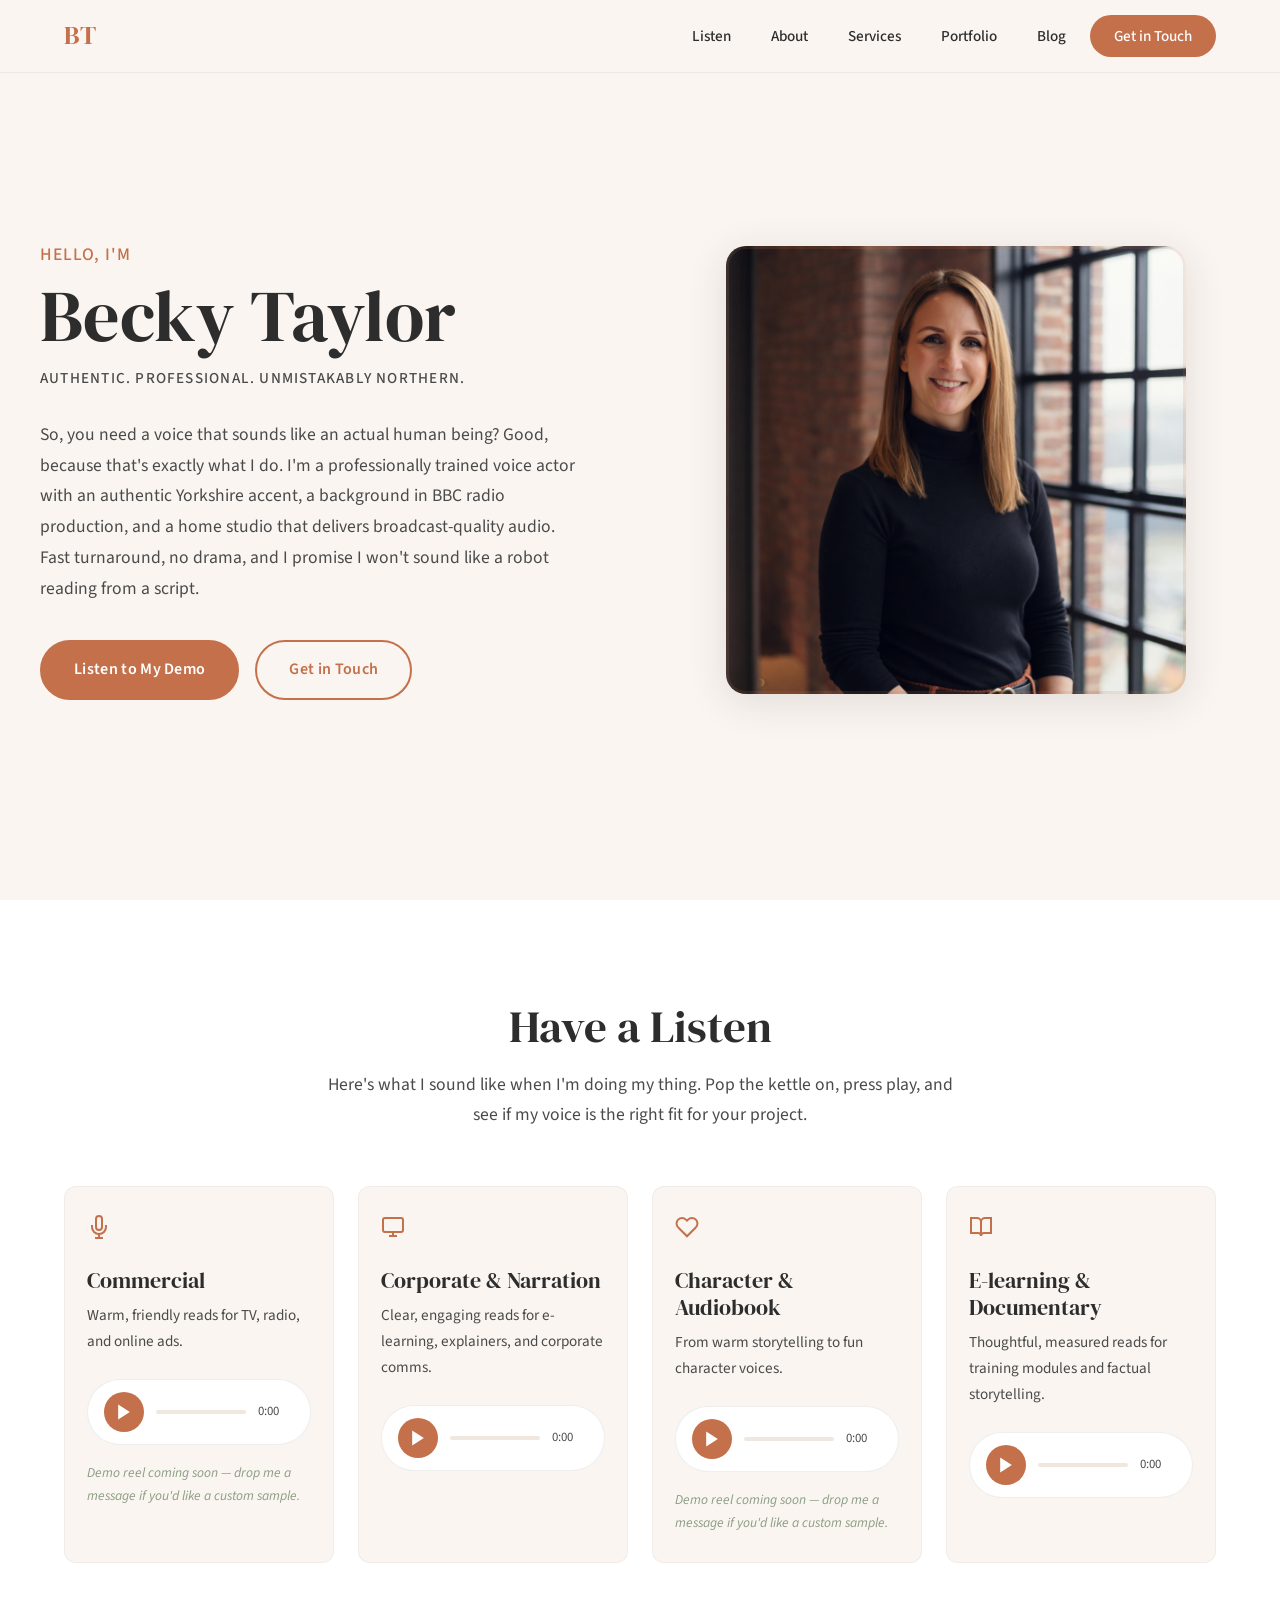
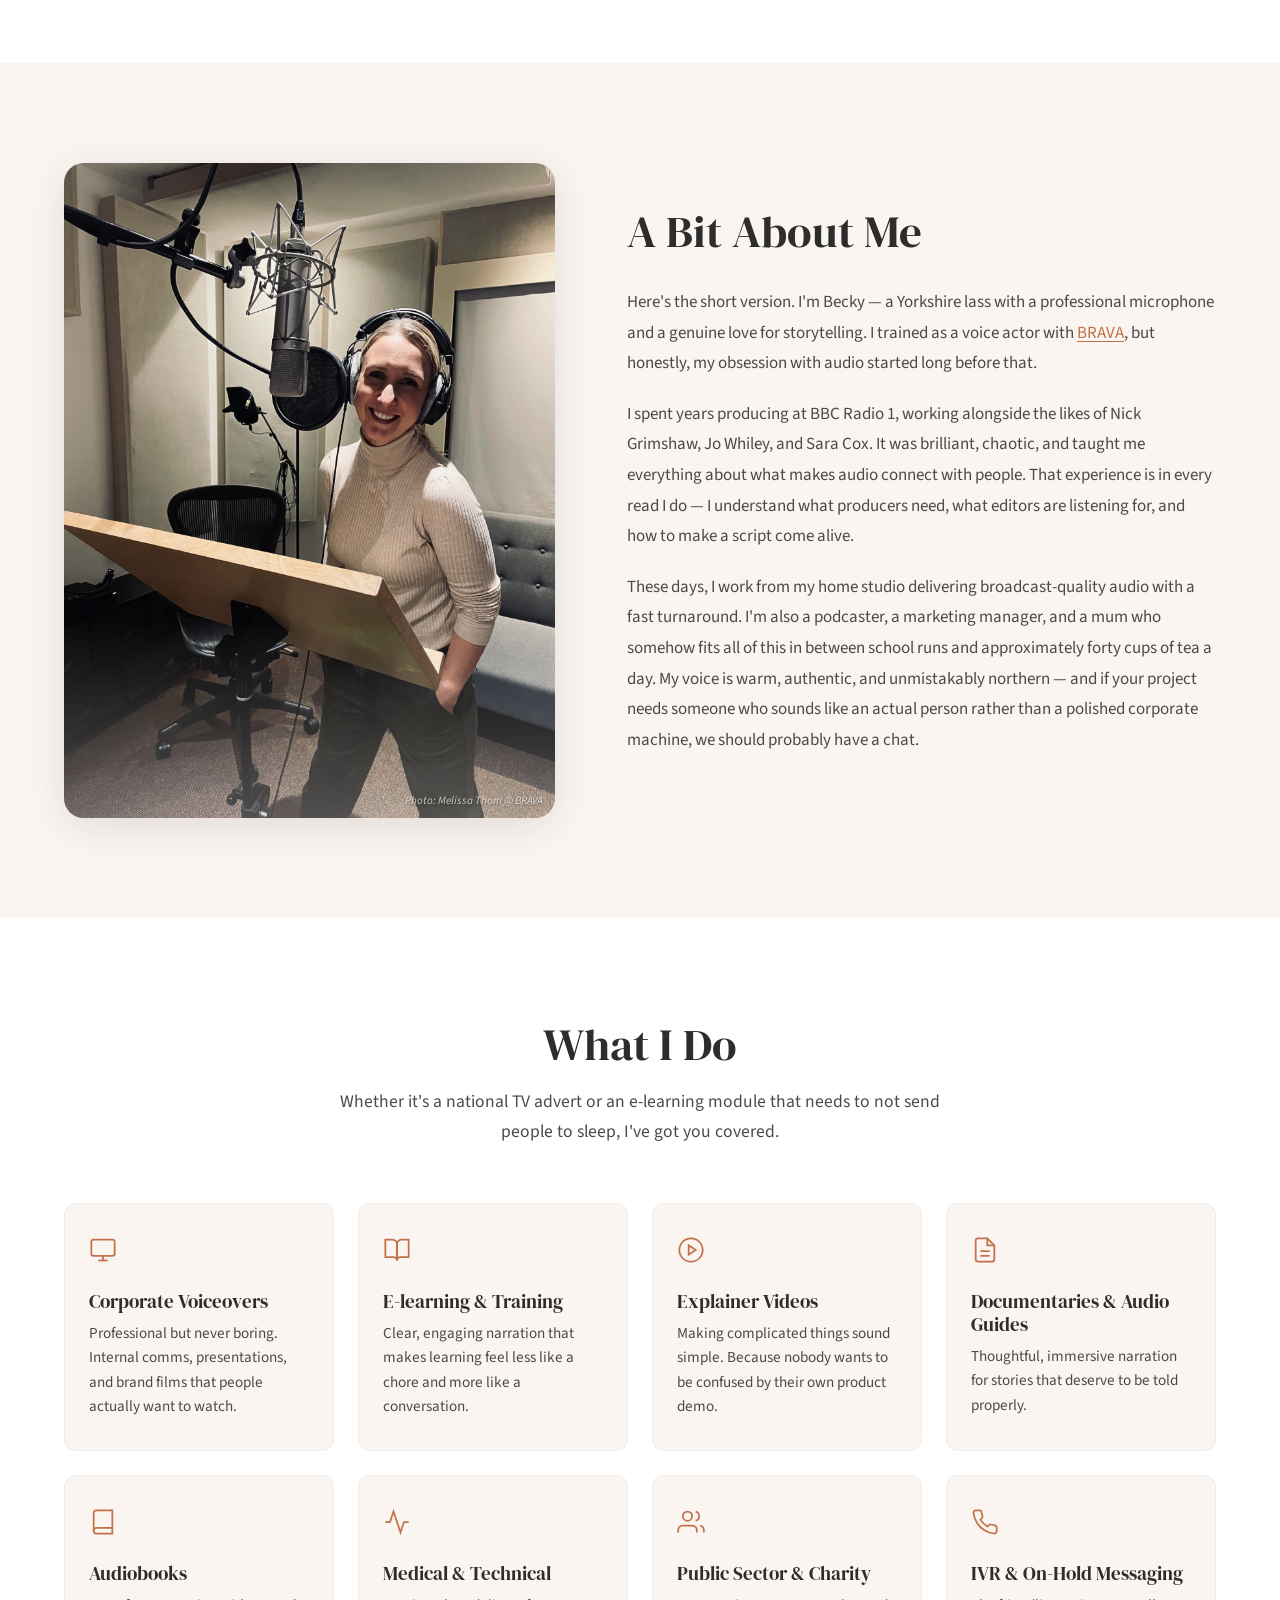
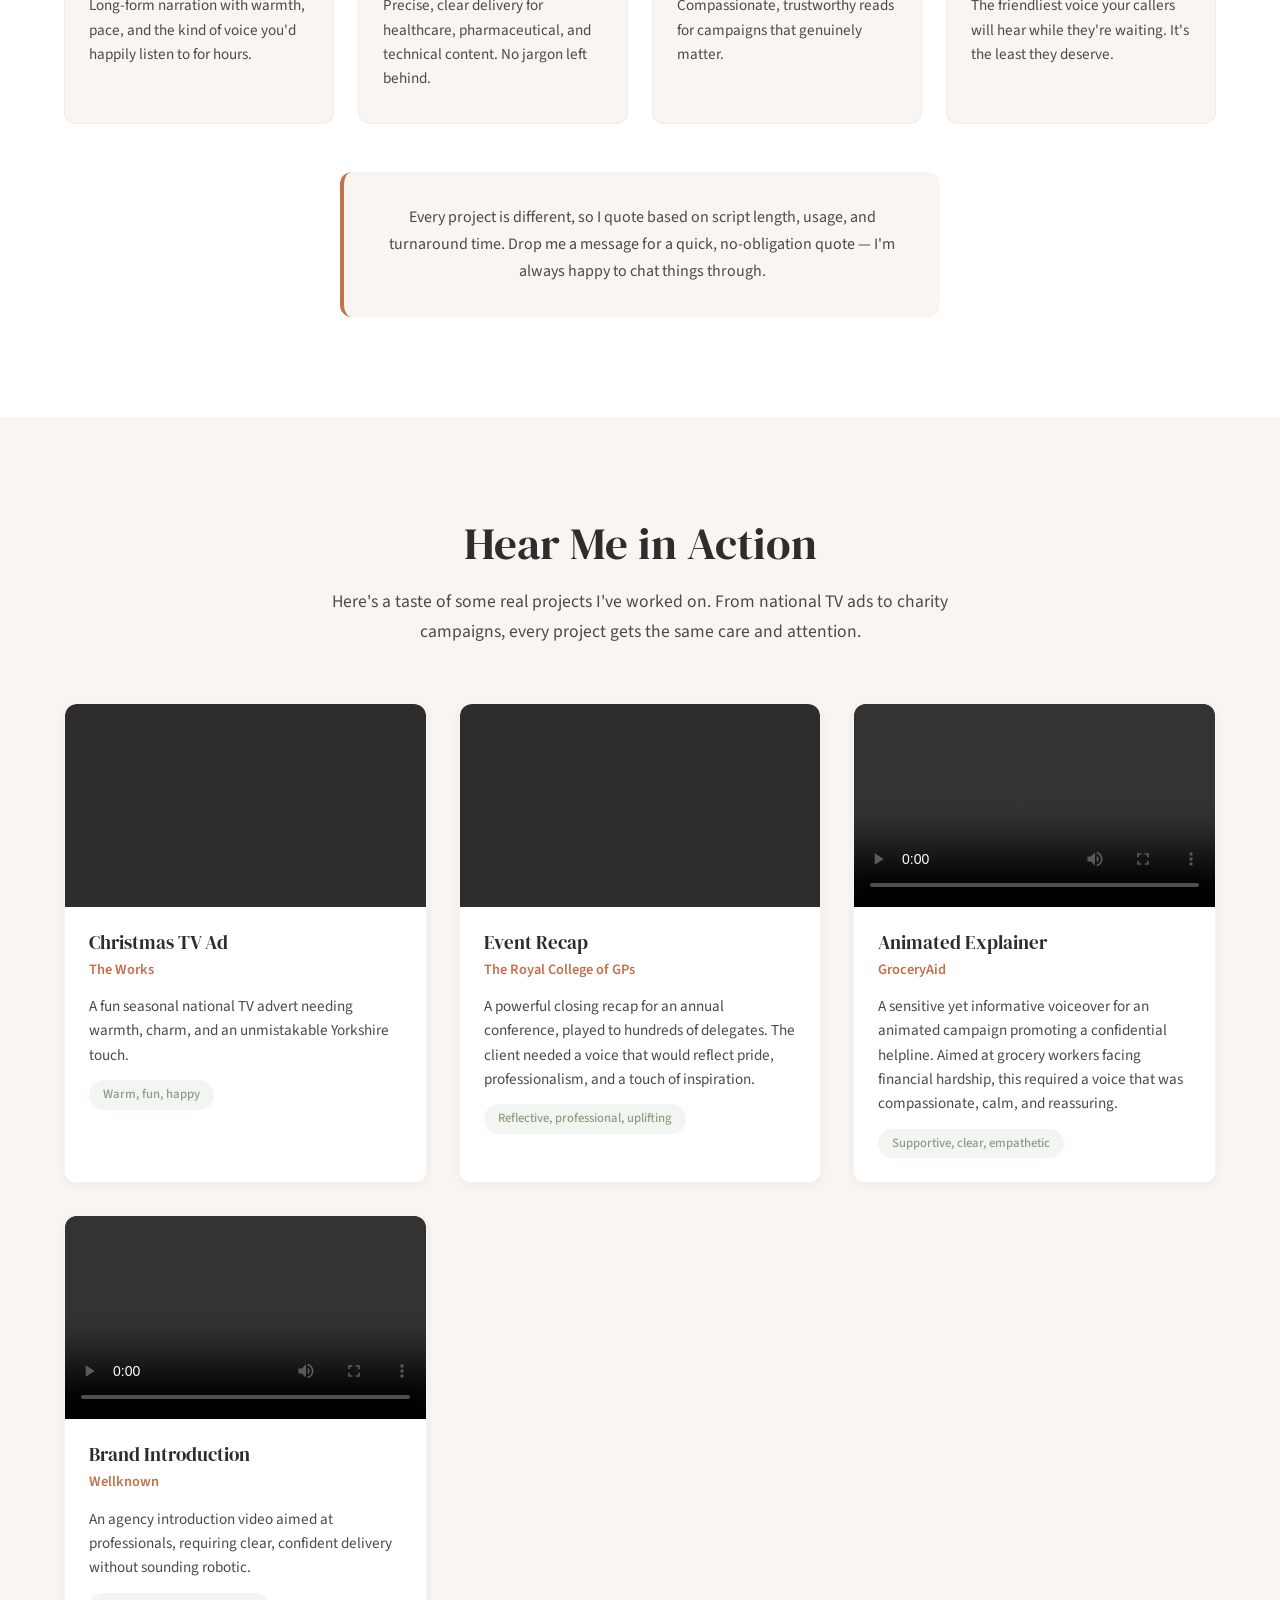
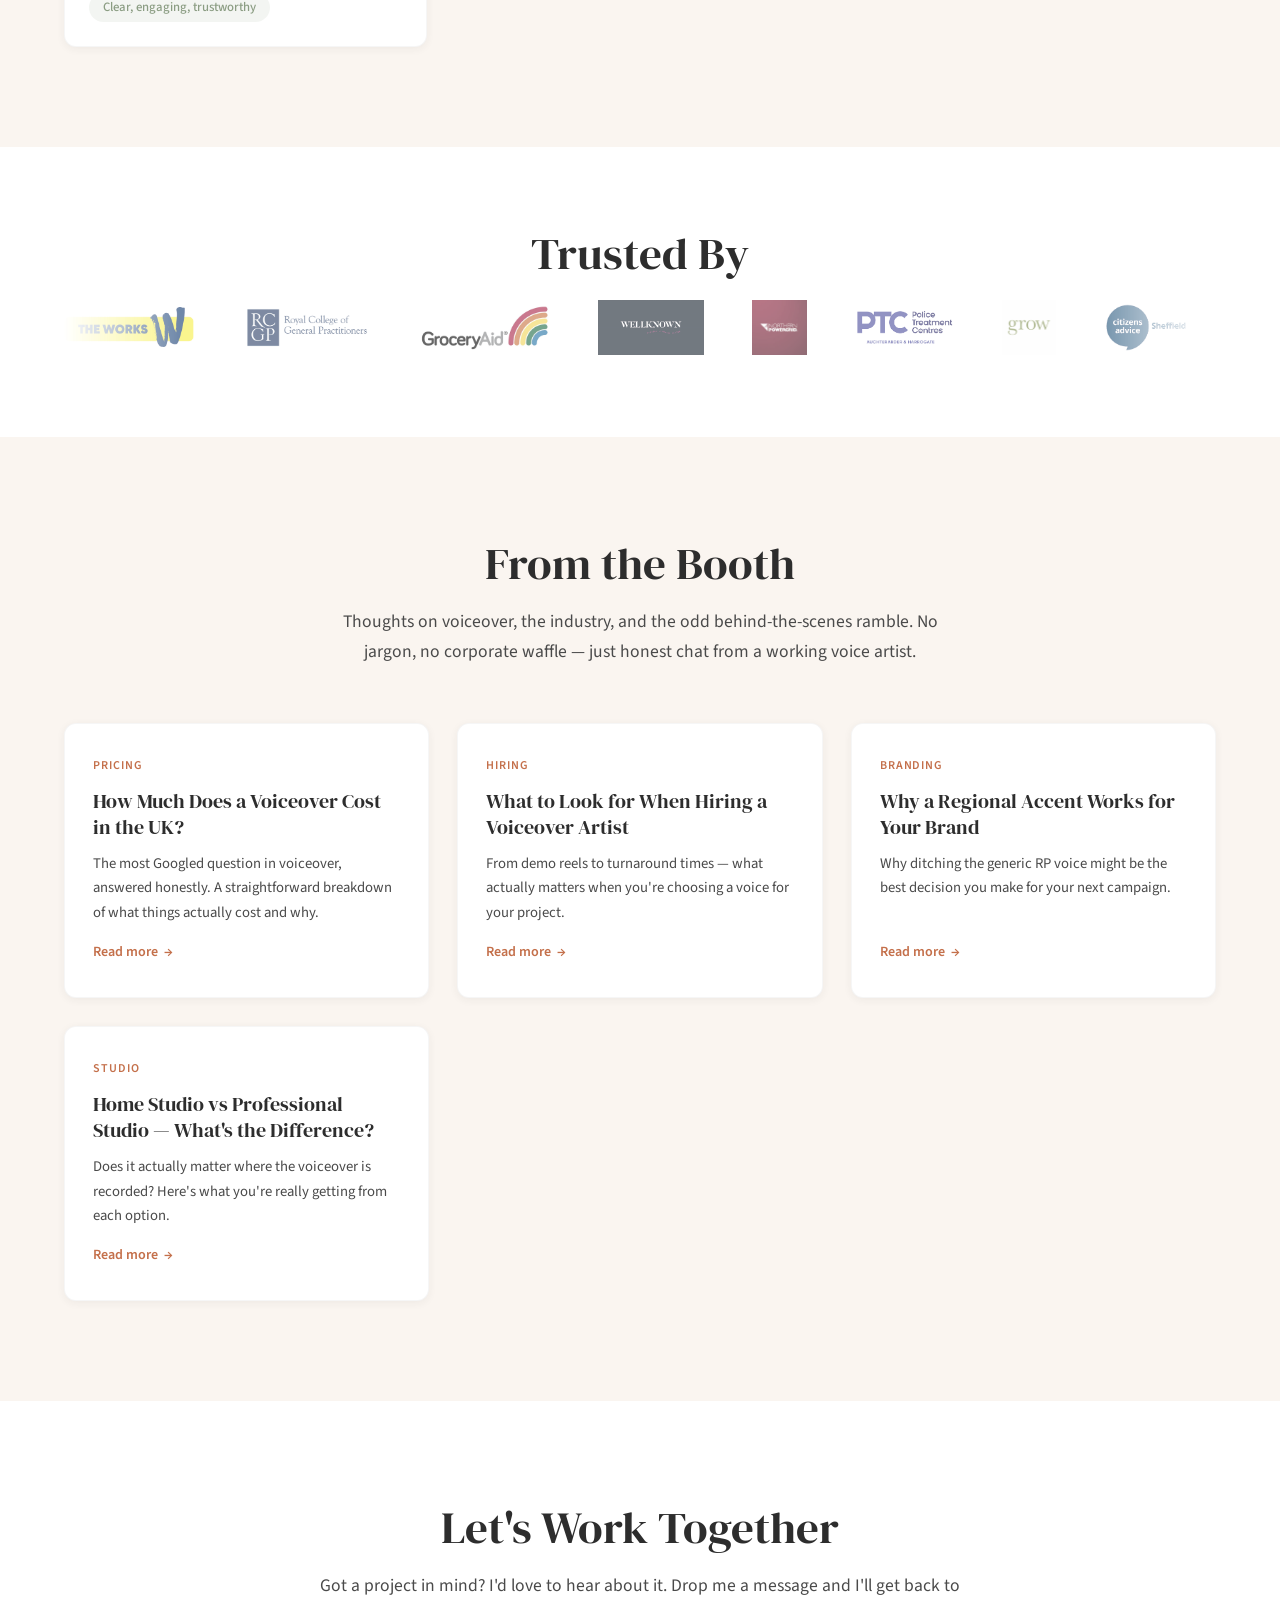
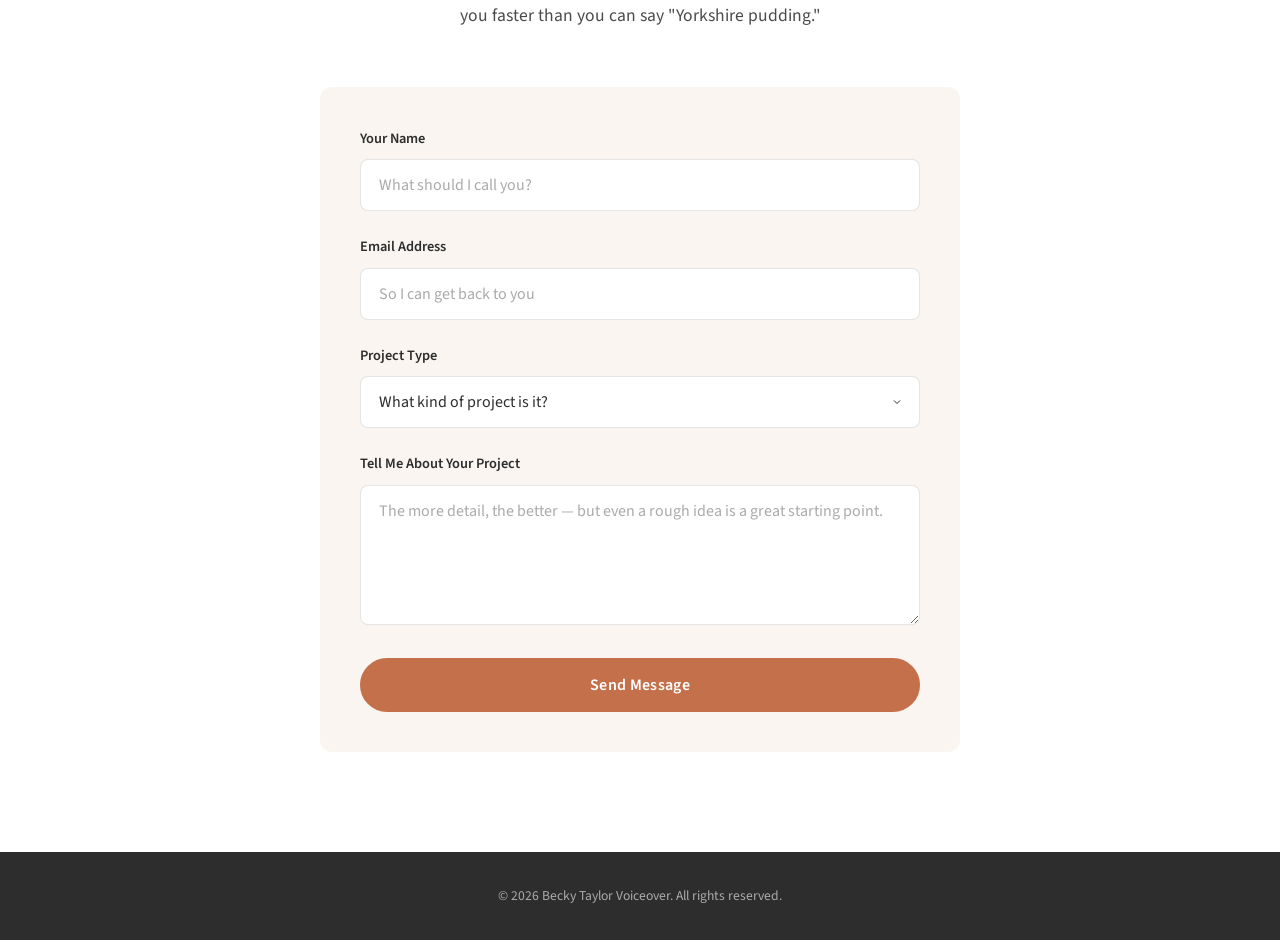
==== index.html @ 3133d09e "Add stitched demo reels with whoosh transitions Corporate & Narration reel: Lake District, Age UK, M" ====
<!DOCTYPE html>
<html lang="en-GB">
<head>
    <meta charset="UTF-8">
    <meta name="viewport" content="width=device-width, initial-scale=1.0">
    <title>Becky Taylor | British Female Voiceover Artist | Yorkshire</title>
    <meta name="description" content="Professional British female voiceover artist with an authentic Yorkshire accent. Corporate, e-learning, commercials, audiobooks & more. Broadcast-quality home studio with fast turnaround.">
    <meta property="og:title" content="Becky Taylor | British Female Voiceover Artist | Yorkshire">
    <meta property="og:description" content="Professional British female voiceover artist with an authentic Yorkshire accent. Corporate, e-learning, commercials, audiobooks & more. Broadcast-quality home studio with fast turnaround.">
    <meta property="og:type" content="website">
    <meta property="og:image" content="assets/images/headshot.png">
    <meta name="twitter:card" content="summary_large_image">
    <meta name="twitter:title" content="Becky Taylor | British Female Voiceover Artist | Yorkshire">
    <meta name="twitter:description" content="Professional British female voiceover artist with an authentic Yorkshire accent. Broadcast-quality home studio with fast turnaround.">
    <link rel="icon" href="favicon.svg" type="image/svg+xml">
    <link rel="preconnect" href="https://fonts.googleapis.com">
    <link rel="preconnect" href="https://fonts.gstatic.com" crossorigin>
    <link href="https://fonts.googleapis.com/css2?family=DM+Serif+Display&family=Source+Sans+3:wght@300;400;500;600&display=swap" rel="stylesheet">
    <link rel="stylesheet" href="styles.css">
    <link rel="stylesheet" href="blog.css">

    <script type="application/ld+json">
    {
        "@context": "https://schema.org",
        "@type": "LocalBusiness",
        "name": "Becky Taylor Voiceover",
        "description": "Professional British female voiceover artist with an authentic Yorkshire accent.",
        "url": "https://beckytaylorvoiceover.com",
        "image": "assets/images/headshot.png",
        "priceRange": "$$",
        "address": {
            "@type": "PostalAddress",
            "addressRegion": "Yorkshire",
            "addressCountry": "GB"
        },
        "makesOffer": [
            {"@type": "Offer", "itemOffered": {"@type": "Service", "name": "Corporate Voiceovers"}},
            {"@type": "Offer", "itemOffered": {"@type": "Service", "name": "E-learning & Training Content"}},
            {"@type": "Offer", "itemOffered": {"@type": "Service", "name": "Commercials"}},
            {"@type": "Offer", "itemOffered": {"@type": "Service", "name": "Audiobooks"}}
        ]
    }
    </script>
</head>
<body>
    <!-- Navigation -->
    <nav class="navbar" id="navbar" role="navigation" aria-label="Main navigation">
        <div class="nav-container">
            <a href="#hero" class="nav-logo" aria-label="Becky Taylor - Home">BT</a>
            <button class="nav-toggle" id="navToggle" aria-label="Toggle navigation menu" aria-expanded="false">
                <span></span>
                <span></span>
                <span></span>
            </button>
            <ul class="nav-links" id="navLinks" role="menubar">
                <li role="none"><a href="#demos" role="menuitem">Listen</a></li>
                <li role="none"><a href="#about" role="menuitem">About</a></li>
                <li role="none"><a href="#services" role="menuitem">Services</a></li>
                <li role="none"><a href="#portfolio" role="menuitem">Portfolio</a></li>
                <li role="none"><a href="#blog" role="menuitem">Blog</a></li>
                <li role="none"><a href="#contact" role="menuitem" class="nav-cta">Get in Touch</a></li>
            </ul>
        </div>
    </nav>

    <!-- Hero Section -->
    <section class="hero" id="hero">
        <div class="hero-content">
            <div class="hero-text">
                <p class="hero-greeting fade-in">Hello, I'm</p>
                <h1 class="hero-name fade-in">Becky Taylor</h1>
                <p class="hero-subtitle fade-in">Authentic. Professional. Unmistakably Northern.</p>
                <p class="hero-intro fade-in">So, you need a voice that sounds like an actual human being? Good, because that's exactly what I do. I'm a professionally trained voice actor with an authentic Yorkshire accent, a background in BBC radio production, and a home studio that delivers broadcast-quality audio. Fast turnaround, no drama, and I promise I won't sound like a robot reading from a script.</p>
                <div class="hero-buttons fade-in">
                    <a href="#demos" class="btn btn-primary">Listen to My Demo</a>
                    <a href="#contact" class="btn btn-secondary">Get in Touch</a>
                </div>
            </div>
            <div class="hero-image fade-in">
                <div class="hero-image-frame">
                    <img src="assets/images/headshot.png" alt="Becky Taylor — British voiceover artist" loading="eager" width="480" height="480">
                </div>
            </div>
        </div>
    </section>

    <!-- Audio Demos Section -->
    <section class="section demos" id="demos">
        <div class="container">
            <h2 class="section-title fade-in">Have a Listen</h2>
            <p class="section-subtitle fade-in">Here's what I sound like when I'm doing my thing. Pop the kettle on, press play, and see if my voice is the right fit for your project.</p>

            <div class="demo-grid">
                <!-- Commercial Demo -->
                <div class="demo-card fade-in">
                    <div class="demo-icon" aria-hidden="true">
                        <svg width="24" height="24" viewBox="0 0 24 24" fill="none" stroke="currentColor" stroke-width="2"><path d="M12 1a3 3 0 0 0-3 3v8a3 3 0 0 0 6 0V4a3 3 0 0 0-3-3z"/><path d="M19 10v2a7 7 0 0 1-14 0v-2"/><line x1="12" y1="19" x2="12" y2="23"/><line x1="8" y1="23" x2="16" y2="23"/></svg>
                    </div>
                    <h3>Commercial</h3>
                    <p>Warm, friendly reads for TV, radio, and online ads.</p>
                    <div class="audio-player">
                        <audio preload="none">
                            <source src="assets/audio/commercial-demo.mp3" type="audio/mpeg">
                        </audio>
                        <button class="play-btn" aria-label="Play commercial demo">
                            <svg class="play-icon" width="20" height="20" viewBox="0 0 24 24" fill="currentColor"><polygon points="5 3 19 12 5 21 5 3"/></svg>
                            <svg class="pause-icon" width="20" height="20" viewBox="0 0 24 24" fill="currentColor" style="display:none"><rect x="6" y="4" width="4" height="16"/><rect x="14" y="4" width="4" height="16"/></svg>
                        </button>
                        <div class="progress-bar"><div class="progress-fill"></div></div>
                        <span class="time-display">0:00</span>
                    </div>
                    <p class="demo-note">Demo reel coming soon — drop me a message if you'd like a custom sample.</p>
                </div>

                <!-- Corporate / Narration Demo -->
                <div class="demo-card fade-in">
                    <div class="demo-icon" aria-hidden="true">
                        <svg width="24" height="24" viewBox="0 0 24 24" fill="none" stroke="currentColor" stroke-width="2"><rect x="2" y="3" width="20" height="14" rx="2" ry="2"/><line x1="8" y1="21" x2="16" y2="21"/><line x1="12" y1="17" x2="12" y2="21"/></svg>
                    </div>
                    <h3>Corporate &amp; Narration</h3>
                    <p>Clear, engaging reads for e-learning, explainers, and corporate comms.</p>
                    <div class="audio-player">
                        <audio preload="none">
                            <source src="assets/audio/corporate-demo.m4a" type="audio/mp4">
                            <source src="assets/audio/corporate-demo.mp3" type="audio/mpeg">
                        </audio>
                        <button class="play-btn" aria-label="Play corporate demo">
                            <svg class="play-icon" width="20" height="20" viewBox="0 0 24 24" fill="currentColor"><polygon points="5 3 19 12 5 21 5 3"/></svg>
                            <svg class="pause-icon" width="20" height="20" viewBox="0 0 24 24" fill="currentColor" style="display:none"><rect x="6" y="4" width="4" height="16"/><rect x="14" y="4" width="4" height="16"/></svg>
                        </button>
                        <div class="progress-bar"><div class="progress-fill"></div></div>
                        <span class="time-display">0:00</span>
                    </div>
                </div>

                <!-- Character Demo -->
                <div class="demo-card fade-in">
                    <div class="demo-icon" aria-hidden="true">
                        <svg width="24" height="24" viewBox="0 0 24 24" fill="none" stroke="currentColor" stroke-width="2"><path d="M20.84 4.61a5.5 5.5 0 0 0-7.78 0L12 5.67l-1.06-1.06a5.5 5.5 0 0 0-7.78 7.78l1.06 1.06L12 21.23l7.78-7.78 1.06-1.06a5.5 5.5 0 0 0 0-7.78z"/></svg>
                    </div>
                    <h3>Character &amp; Audiobook</h3>
                    <p>From warm storytelling to fun character voices.</p>
                    <div class="audio-player">
                        <audio preload="none">
                            <source src="assets/audio/character-demo.mp3" type="audio/mpeg">
                        </audio>
                        <button class="play-btn" aria-label="Play character demo">
                            <svg class="play-icon" width="20" height="20" viewBox="0 0 24 24" fill="currentColor"><polygon points="5 3 19 12 5 21 5 3"/></svg>
                            <svg class="pause-icon" width="20" height="20" viewBox="0 0 24 24" fill="currentColor" style="display:none"><rect x="6" y="4" width="4" height="16"/><rect x="14" y="4" width="4" height="16"/></svg>
                        </button>
                        <div class="progress-bar"><div class="progress-fill"></div></div>
                        <span class="time-display">0:00</span>
                    </div>
                    <p class="demo-note">Demo reel coming soon — drop me a message if you'd like a custom sample.</p>
                </div>

                <!-- E-learning & Documentary Demo -->
                <div class="demo-card fade-in">
                    <div class="demo-icon" aria-hidden="true">
                        <svg width="24" height="24" viewBox="0 0 24 24" fill="none" stroke="currentColor" stroke-width="2"><path d="M2 3h6a4 4 0 0 1 4 4v14a3 3 0 0 0-3-3H2z"/><path d="M22 3h-6a4 4 0 0 0-4 4v14a3 3 0 0 1 3-3h7z"/></svg>
                    </div>
                    <h3>E-learning &amp; Documentary</h3>
                    <p>Thoughtful, measured reads for training modules and factual storytelling.</p>
                    <div class="audio-player">
                        <audio preload="none">
                            <source src="assets/audio/elearning-demo.m4a" type="audio/mp4">
                            <source src="assets/audio/elearning-demo.mp3" type="audio/mpeg">
                        </audio>
                        <button class="play-btn" aria-label="Play e-learning demo">
                            <svg class="play-icon" width="20" height="20" viewBox="0 0 24 24" fill="currentColor"><polygon points="5 3 19 12 5 21 5 3"/></svg>
                            <svg class="pause-icon" width="20" height="20" viewBox="0 0 24 24" fill="currentColor" style="display:none"><rect x="6" y="4" width="4" height="16"/><rect x="14" y="4" width="4" height="16"/></svg>
                        </button>
                        <div class="progress-bar"><div class="progress-fill"></div></div>
                        <span class="time-display">0:00</span>
                    </div>
                </div>
            </div>
        </div>
    </section>

    <!-- About Section -->
    <section class="section about" id="about">
        <div class="container">
            <div class="about-grid">
                <div class="about-image fade-in">
                    <div class="about-image-frame">
                        <img src="assets/images/studio-brava.jpg" alt="Becky Taylor recording in the studio" loading="lazy" width="500" height="600">
                        <p class="photo-credit">Photo: Melissa Thom @ BRAVA</p>
                    </div>
                </div>
                <div class="about-text">
                    <h2 class="section-title fade-in">A Bit About Me</h2>
                    <p class="fade-in">Here's the short version. I'm Becky — a Yorkshire lass with a professional microphone and a genuine love for storytelling. I trained as a voice actor with <a href="https://www.brava.uk.com/talent/becky-taylor" target="_blank" rel="noopener">BRAVA</a>, but honestly, my obsession with audio started long before that.</p>
                    <p class="fade-in">I spent years producing at BBC Radio 1, working alongside the likes of Nick Grimshaw, Jo Whiley, and Sara Cox. It was brilliant, chaotic, and taught me everything about what makes audio connect with people. That experience is in every read I do — I understand what producers need, what editors are listening for, and how to make a script come alive.</p>
                    <p class="fade-in">These days, I work from my home studio delivering broadcast-quality audio with a fast turnaround. I'm also a podcaster, a marketing manager, and a mum who somehow fits all of this in between school runs and approximately forty cups of tea a day. My voice is warm, authentic, and unmistakably northern — and if your project needs someone who sounds like an actual person rather than a polished corporate machine, we should probably have a chat.</p>
                </div>
            </div>
        </div>
    </section>

    <!-- Services Section -->
    <section class="section services" id="services">
        <div class="container">
            <h2 class="section-title fade-in">What I Do</h2>
            <p class="section-subtitle fade-in">Whether it's a national TV advert or an e-learning module that needs to not send people to sleep, I've got you covered.</p>

            <div class="services-grid">
                <div class="service-card fade-in">
                    <div class="service-icon" aria-hidden="true">
                        <svg width="28" height="28" viewBox="0 0 24 24" fill="none" stroke="currentColor" stroke-width="1.5"><rect x="2" y="3" width="20" height="14" rx="2"/><path d="M8 21h8"/><path d="M12 17v4"/></svg>
                    </div>
                    <h3>Corporate Voiceovers</h3>
                    <p>Professional but never boring. Internal comms, presentations, and brand films that people actually want to watch.</p>
                </div>
                <div class="service-card fade-in">
                    <div class="service-icon" aria-hidden="true">
                        <svg width="28" height="28" viewBox="0 0 24 24" fill="none" stroke="currentColor" stroke-width="1.5"><path d="M2 3h6a4 4 0 0 1 4 4v14a3 3 0 0 0-3-3H2z"/><path d="M22 3h-6a4 4 0 0 0-4 4v14a3 3 0 0 1 3-3h7z"/></svg>
                    </div>
                    <h3>E-learning &amp; Training</h3>
                    <p>Clear, engaging narration that makes learning feel less like a chore and more like a conversation.</p>
                </div>
                <div class="service-card fade-in">
                    <div class="service-icon" aria-hidden="true">
                        <svg width="28" height="28" viewBox="0 0 24 24" fill="none" stroke="currentColor" stroke-width="1.5"><circle cx="12" cy="12" r="10"/><polygon points="10 8 16 12 10 16 10 8"/></svg>
                    </div>
                    <h3>Explainer Videos</h3>
                    <p>Making complicated things sound simple. Because nobody wants to be confused by their own product demo.</p>
                </div>
                <div class="service-card fade-in">
                    <div class="service-icon" aria-hidden="true">
                        <svg width="28" height="28" viewBox="0 0 24 24" fill="none" stroke="currentColor" stroke-width="1.5"><path d="M14 2H6a2 2 0 0 0-2 2v16a2 2 0 0 0 2 2h12a2 2 0 0 0 2-2V8z"/><polyline points="14 2 14 8 20 8"/><line x1="16" y1="13" x2="8" y2="13"/><line x1="16" y1="17" x2="8" y2="17"/></svg>
                    </div>
                    <h3>Documentaries &amp; Audio Guides</h3>
                    <p>Thoughtful, immersive narration for stories that deserve to be told properly.</p>
                </div>
                <div class="service-card fade-in">
                    <div class="service-icon" aria-hidden="true">
                        <svg width="28" height="28" viewBox="0 0 24 24" fill="none" stroke="currentColor" stroke-width="1.5"><path d="M4 19.5A2.5 2.5 0 0 1 6.5 17H20"/><path d="M6.5 2H20v20H6.5A2.5 2.5 0 0 1 4 19.5v-15A2.5 2.5 0 0 1 6.5 2z"/></svg>
                    </div>
                    <h3>Audiobooks</h3>
                    <p>Long-form narration with warmth, pace, and the kind of voice you'd happily listen to for hours.</p>
                </div>
                <div class="service-card fade-in">
                    <div class="service-icon" aria-hidden="true">
                        <svg width="28" height="28" viewBox="0 0 24 24" fill="none" stroke="currentColor" stroke-width="1.5"><path d="M22 12h-4l-3 9L9 3l-3 9H2"/></svg>
                    </div>
                    <h3>Medical &amp; Technical</h3>
                    <p>Precise, clear delivery for healthcare, pharmaceutical, and technical content. No jargon left behind.</p>
                </div>
                <div class="service-card fade-in">
                    <div class="service-icon" aria-hidden="true">
                        <svg width="28" height="28" viewBox="0 0 24 24" fill="none" stroke="currentColor" stroke-width="1.5"><path d="M17 21v-2a4 4 0 0 0-4-4H5a4 4 0 0 0-4 4v2"/><circle cx="9" cy="7" r="4"/><path d="M23 21v-2a4 4 0 0 0-3-3.87"/><path d="M16 3.13a4 4 0 0 1 0 7.75"/></svg>
                    </div>
                    <h3>Public Sector &amp; Charity</h3>
                    <p>Compassionate, trustworthy reads for campaigns that genuinely matter.</p>
                </div>
                <div class="service-card fade-in">
                    <div class="service-icon" aria-hidden="true">
                        <svg width="28" height="28" viewBox="0 0 24 24" fill="none" stroke="currentColor" stroke-width="1.5"><path d="M22 16.92v3a2 2 0 0 1-2.18 2 19.79 19.79 0 0 1-8.63-3.07 19.5 19.5 0 0 1-6-6 19.79 19.79 0 0 1-3.07-8.67A2 2 0 0 1 4.11 2h3a2 2 0 0 1 2 1.72 12.84 12.84 0 0 0 .7 2.81 2 2 0 0 1-.45 2.11L8.09 9.91a16 16 0 0 0 6 6l1.27-1.27a2 2 0 0 1 2.11-.45 12.84 12.84 0 0 0 2.81.7A2 2 0 0 1 22 16.92z"/></svg>
                    </div>
                    <h3>IVR &amp; On-Hold Messaging</h3>
                    <p>The friendliest voice your callers will hear while they're waiting. It's the least they deserve.</p>
                </div>
            </div>

            <div class="pricing-note fade-in">
                <p>Every project is different, so I quote based on script length, usage, and turnaround time. Drop me a message for a quick, no-obligation quote — I'm always happy to chat things through.</p>
            </div>
        </div>
    </section>

    <!-- Portfolio Section -->
    <section class="section portfolio" id="portfolio">
        <div class="container">
            <h2 class="section-title fade-in">Hear Me in Action</h2>
            <p class="section-subtitle fade-in">Here's a taste of some real projects I've worked on. From national TV ads to charity campaigns, every project gets the same care and attention.</p>

            <div class="portfolio-grid" id="portfolioGrid">
                <!-- Portfolio items are rendered by JavaScript from the config array -->
            </div>
        </div>
    </section>

    <!-- Client Logos Section -->
    <section class="section clients" id="clients">
        <div class="container">
            <h2 class="section-title fade-in">Trusted By</h2>
            <div class="logo-marquee fade-in">
                <div class="logo-track">
                    <div class="logo-item"><img src="assets/logos/The works.png" alt="The Works" loading="lazy" width="140" height="70"></div>
                    <div class="logo-item"><img src="assets/logos/royal college of gps.png" alt="Royal College of General Practitioners" loading="lazy" width="140" height="70"></div>
                    <div class="logo-item"><img src="assets/logos/gorecery aid.png" alt="GroceryAid" loading="lazy" width="140" height="70"></div>
                    <div class="logo-item"><img src="assets/logos/wellknown.png" alt="Wellknown" loading="lazy" width="140" height="70"></div>
                    <div class="logo-item"><img src="assets/logos/northern powergird.jpeg" alt="Northern Powergrid" loading="lazy" width="140" height="70"></div>
                    <div class="logo-item"><img src="assets/logos/police treatment centres.png" alt="Police Treatment Centres" loading="lazy" width="140" height="70"></div>
                    <div class="logo-item"><img src="assets/logos/grow.png" alt="Grow" loading="lazy" width="140" height="70"></div>
                    <div class="logo-item"><img src="assets/logos/DEAF ADVICE SHEFFIELD.png" alt="Citizens Advice Sheffield" loading="lazy" width="140" height="70"></div>
                    <div class="logo-item"><img src="assets/logos/foodcycle.png" alt="FoodCycle Leeds Beeston" loading="lazy" width="140" height="70"></div>
                    <div class="logo-item"><img src="assets/logos/temple newsham.png" alt="Temple Newsam" loading="lazy" width="140" height="70"></div>
                    <div class="logo-item"><img src="assets/logos/the copper cow.png" alt="The Copper Cow" loading="lazy" width="140" height="70"></div>
                    <div class="logo-item"><img src="assets/logos/salford uni.png" alt="Salford University" loading="lazy" width="140" height="70"></div>
                    <div class="logo-item"><img src="assets/logos/mitsubishi forklift truck.png" alt="Mitsubishi Forklift Trucks" loading="lazy" width="140" height="70"></div>
                    <div class="logo-item"><img src="assets/logos/zest.png" alt="Zest" loading="lazy" width="140" height="70"></div>
                    <!-- Duplicated for seamless scroll -->
                    <div class="logo-item"><img src="assets/logos/The works.png" alt="The Works" loading="lazy" width="140" height="70"></div>
                    <div class="logo-item"><img src="assets/logos/royal college of gps.png" alt="Royal College of General Practitioners" loading="lazy" width="140" height="70"></div>
                    <div class="logo-item"><img src="assets/logos/gorecery aid.png" alt="GroceryAid" loading="lazy" width="140" height="70"></div>
                    <div class="logo-item"><img src="assets/logos/wellknown.png" alt="Wellknown" loading="lazy" width="140" height="70"></div>
                    <div class="logo-item"><img src="assets/logos/northern powergird.jpeg" alt="Northern Powergrid" loading="lazy" width="140" height="70"></div>
                    <div class="logo-item"><img src="assets/logos/police treatment centres.png" alt="Police Treatment Centres" loading="lazy" width="140" height="70"></div>
                    <div class="logo-item"><img src="assets/logos/grow.png" alt="Grow" loading="lazy" width="140" height="70"></div>
                    <div class="logo-item"><img src="assets/logos/DEAF ADVICE SHEFFIELD.png" alt="Citizens Advice Sheffield" loading="lazy" width="140" height="70"></div>
                    <div class="logo-item"><img src="assets/logos/foodcycle.png" alt="FoodCycle Leeds Beeston" loading="lazy" width="140" height="70"></div>
                    <div class="logo-item"><img src="assets/logos/temple newsham.png" alt="Temple Newsam" loading="lazy" width="140" height="70"></div>
                    <div class="logo-item"><img src="assets/logos/the copper cow.png" alt="The Copper Cow" loading="lazy" width="140" height="70"></div>
                    <div class="logo-item"><img src="assets/logos/salford uni.png" alt="Salford University" loading="lazy" width="140" height="70"></div>
                    <div class="logo-item"><img src="assets/logos/mitsubishi forklift truck.png" alt="Mitsubishi Forklift Trucks" loading="lazy" width="140" height="70"></div>
                    <div class="logo-item"><img src="assets/logos/zest.png" alt="Zest" loading="lazy" width="140" height="70"></div>
                </div>
            </div>
        </div>
    </section>

    <!-- Blog Section -->
    <section class="section blog-section" id="blog">
        <div class="container">
            <h2 class="section-title fade-in">From the Booth</h2>
            <p class="section-subtitle fade-in">Thoughts on voiceover, the industry, and the odd behind-the-scenes ramble. No jargon, no corporate waffle — just honest chat from a working voice artist.</p>

            <div class="blog-grid">
                <a href="blog/how-much-does-a-voiceover-cost-in-the-uk.html" class="blog-card fade-in">
                    <span class="blog-card-tag">Pricing</span>
                    <h3>How Much Does a Voiceover Cost in the UK?</h3>
                    <p>The most Googled question in voiceover, answered honestly. A straightforward breakdown of what things actually cost and why.</p>
                    <span class="blog-card-read">Read more</span>
                </a>

                <a href="blog/what-to-look-for-when-hiring-a-voiceover-artist.html" class="blog-card fade-in">
                    <span class="blog-card-tag">Hiring</span>
                    <h3>What to Look for When Hiring a Voiceover Artist</h3>
                    <p>From demo reels to turnaround times — what actually matters when you're choosing a voice for your project.</p>
                    <span class="blog-card-read">Read more</span>
                </a>

                <a href="blog/why-a-regional-accent-works-for-your-brand.html" class="blog-card fade-in">
                    <span class="blog-card-tag">Branding</span>
                    <h3>Why a Regional Accent Works for Your Brand</h3>
                    <p>Why ditching the generic RP voice might be the best decision you make for your next campaign.</p>
                    <span class="blog-card-read">Read more</span>
                </a>

                <a href="blog/home-studio-vs-professional-studio.html" class="blog-card fade-in">
                    <span class="blog-card-tag">Studio</span>
                    <h3>Home Studio vs Professional Studio — What's the Difference?</h3>
                    <p>Does it actually matter where the voiceover is recorded? Here's what you're really getting from each option.</p>
                    <span class="blog-card-read">Read more</span>
                </a>
            </div>
        </div>
    </section>

    <!-- Contact Section -->
    <section class="section contact" id="contact">
        <div class="container">
            <h2 class="section-title fade-in">Let's Work Together</h2>
            <p class="section-subtitle fade-in">Got a project in mind? I'd love to hear about it. Drop me a message and I'll get back to you faster than you can say "Yorkshire pudding."</p>

            <div class="contact-grid">
                <form class="contact-form fade-in" id="contactForm" action="https://formspree.io/f/placeholder" method="POST">
                    <div class="form-group">
                        <label for="name">Your Name</label>
                        <input type="text" id="name" name="name" required autocomplete="name" placeholder="What should I call you?">
                    </div>
                    <div class="form-group">
                        <label for="email">Email Address</label>
                        <input type="email" id="email" name="email" required autocomplete="email" placeholder="So I can get back to you">
                    </div>
                    <div class="form-group">
                        <label for="project-type">Project Type</label>
                        <select id="project-type" name="project-type">
                            <option value="" disabled selected>What kind of project is it?</option>
                            <option value="commercial">Commercial / Advertisement</option>
                            <option value="corporate">Corporate / Brand Film</option>
                            <option value="elearning">E-learning / Training</option>
                            <option value="explainer">Explainer Video</option>
                            <option value="documentary">Documentary / Audio Guide</option>
                            <option value="audiobook">Audiobook</option>
                            <option value="medical">Medical / Technical</option>
                            <option value="charity">Public Sector / Charity</option>
                            <option value="ivr">IVR / On-Hold</option>
                            <option value="other">Something Else</option>
                        </select>
                    </div>
                    <div class="form-group">
                        <label for="message">Tell Me About Your Project</label>
                        <textarea id="message" name="message" rows="5" required placeholder="The more detail, the better — but even a rough idea is a great starting point."></textarea>
                    </div>
                    <button type="submit" class="btn btn-primary btn-full">Send Message</button>
                </form>

            </div>
        </div>
    </section>

    <!-- Footer -->
    <footer class="footer">
        <div class="container">
            <p>&copy; 2026 Becky Taylor Voiceover. All rights reserved.</p>
        </div>
    </footer>

    <script src="script.js"></script>
</body>
</html>
---- styles.css ----
/* ============================================
   Becky Taylor Voiceover — Stylesheet
   Palette: Terracotta #C4704B, Cream #FAF5F0,
            Charcoal #2D2D2D, Sage #8B9D83, Gold #C9A96E
   ============================================ */

/* --- Reset & Base --- */
*, *::before, *::after {
    margin: 0;
    padding: 0;
    box-sizing: border-box;
}

:root {
    --terracotta: #C4704B;
    --terracotta-light: #d4896a;
    --terracotta-dark: #a85d3d;
    --cream: #FAF5F0;
    --cream-dark: #F0E8DF;
    --charcoal: #2D2D2D;
    --charcoal-light: #4A4A4A;
    --sage: #8B9D83;
    --sage-light: #a8b5a2;
    --gold: #C9A96E;
    --white: #FFFFFF;
    --shadow-sm: 0 2px 8px rgba(45, 45, 45, 0.06);
    --shadow-md: 0 4px 20px rgba(45, 45, 45, 0.08);
    --shadow-lg: 0 8px 40px rgba(45, 45, 45, 0.12);
    --radius-sm: 8px;
    --radius-md: 12px;
    --radius-lg: 20px;
    --transition: 0.3s ease;
}

html {
    scroll-behavior: smooth;
    scroll-padding-top: 80px;
}

body {
    font-family: 'Source Sans 3', 'Source Sans Pro', -apple-system, BlinkMacSystemFont, sans-serif;
    font-weight: 400;
    font-size: 17px;
    line-height: 1.7;
    color: var(--charcoal);
    background-color: var(--cream);
    -webkit-font-smoothing: antialiased;
    -moz-osx-font-smoothing: grayscale;
}

h1, h2, h3, h4 {
    font-family: 'DM Serif Display', Georgia, serif;
    font-weight: 400;
    line-height: 1.2;
}

a {
    color: var(--terracotta);
    text-decoration: none;
    transition: color var(--transition);
}

a:hover {
    color: var(--terracotta-dark);
}

img {
    max-width: 100%;
    height: auto;
    display: block;
}

.container {
    max-width: 1200px;
    margin: 0 auto;
    padding: 0 24px;
}

.section {
    padding: 100px 0;
}

.section-title {
    font-size: clamp(2rem, 4vw, 2.8rem);
    color: var(--charcoal);
    margin-bottom: 16px;
    text-align: center;
}

.section-subtitle {
    font-size: 1.1rem;
    color: var(--charcoal-light);
    text-align: center;
    max-width: 640px;
    margin: 0 auto 56px;
    line-height: 1.7;
}

/* --- Buttons --- */
.btn {
    display: inline-block;
    padding: 14px 32px;
    border-radius: 50px;
    font-family: 'Source Sans 3', sans-serif;
    font-size: 1rem;
    font-weight: 600;
    text-decoration: none;
    cursor: pointer;
    border: 2px solid transparent;
    transition: all var(--transition);
    letter-spacing: 0.02em;
}

.btn-primary {
    background-color: var(--terracotta);
    color: var(--white);
    border-color: var(--terracotta);
}

.btn-primary:hover {
    background-color: var(--terracotta-dark);
    border-color: var(--terracotta-dark);
    color: var(--white);
    transform: translateY(-2px);
    box-shadow: var(--shadow-md);
}

.btn-secondary {
    background-color: transparent;
    color: var(--terracotta);
    border-color: var(--terracotta);
}

.btn-secondary:hover {
    background-color: var(--terracotta);
    color: var(--white);
    transform: translateY(-2px);
    box-shadow: var(--shadow-md);
}

.btn-full {
    width: 100%;
    text-align: center;
}

/* --- Navigation --- */
.navbar {
    position: fixed;
    top: 0;
    left: 0;
    right: 0;
    z-index: 1000;
    background-color: rgba(250, 245, 240, 0.95);
    backdrop-filter: blur(12px);
    -webkit-backdrop-filter: blur(12px);
    border-bottom: 1px solid rgba(45, 45, 45, 0.06);
    transition: all var(--transition);
}

.navbar.scrolled {
    box-shadow: var(--shadow-sm);
}

.nav-container {
    max-width: 1200px;
    margin: 0 auto;
    padding: 0 24px;
    display: flex;
    align-items: center;
    justify-content: space-between;
    height: 72px;
}

.nav-logo {
    font-family: 'DM Serif Display', Georgia, serif;
    font-size: 1.6rem;
    color: var(--terracotta);
    font-weight: 400;
    letter-spacing: 0.02em;
}

.nav-logo:hover {
    color: var(--terracotta-dark);
}

.nav-links {
    display: flex;
    list-style: none;
    gap: 8px;
    align-items: center;
}

.nav-links a {
    font-size: 0.95rem;
    font-weight: 500;
    color: var(--charcoal);
    padding: 8px 16px;
    border-radius: 50px;
    transition: all var(--transition);
}

.nav-links a:hover {
    color: var(--terracotta);
    background-color: rgba(196, 112, 75, 0.06);
}

.nav-cta {
    background-color: var(--terracotta) !important;
    color: var(--white) !important;
    padding: 10px 24px !important;
}

.nav-cta:hover {
    background-color: var(--terracotta-dark) !important;
    transform: translateY(-1px);
}

.nav-toggle {
    display: none;
    flex-direction: column;
    gap: 5px;
    background: none;
    border: none;
    cursor: pointer;
    padding: 8px;
}

.nav-toggle span {
    width: 24px;
    height: 2px;
    background-color: var(--charcoal);
    transition: all var(--transition);
    border-radius: 2px;
}

.nav-toggle.active span:nth-child(1) {
    transform: rotate(45deg) translate(5px, 5px);
}

.nav-toggle.active span:nth-child(2) {
    opacity: 0;
}

.nav-toggle.active span:nth-child(3) {
    transform: rotate(-45deg) translate(5px, -5px);
}

/* --- Hero --- */
.hero {
    min-height: 100vh;
    display: flex;
    align-items: center;
    padding: 120px 24px 80px;
    background-color: var(--cream);
    overflow: hidden;
}

.hero-content {
    max-width: 1200px;
    margin: 0 auto;
    display: grid;
    grid-template-columns: 1fr 1fr;
    gap: 64px;
    align-items: center;
    width: 100%;
}

.hero-greeting {
    font-size: 1.1rem;
    color: var(--terracotta);
    font-weight: 500;
    letter-spacing: 0.05em;
    text-transform: uppercase;
    margin-bottom: 8px;
}

.hero-name {
    font-size: clamp(3rem, 6vw, 4.5rem);
    color: var(--charcoal);
    margin-bottom: 12px;
    line-height: 1.05;
}

.hero-tagline {
    font-family: 'DM Serif Display', Georgia, serif;
    font-size: clamp(1.3rem, 2.5vw, 1.8rem);
    color: var(--terracotta);
    margin-bottom: 8px;
    font-style: italic;
}

.hero-subtitle {
    font-size: 1.15rem;
    color: var(--charcoal-light);
    font-weight: 500;
    letter-spacing: 0.08em;
    text-transform: uppercase;
    margin-bottom: 28px;
    font-size: 0.95rem;
}

.hero-intro {
    font-size: 1.1rem;
    line-height: 1.75;
    color: var(--charcoal-light);
    margin-bottom: 36px;
    max-width: 540px;
}

.hero-buttons {
    display: flex;
    gap: 16px;
    flex-wrap: wrap;
}

.hero-image {
    display: flex;
    justify-content: center;
}

.hero-image-frame {
    position: relative;
    width: 100%;
    max-width: 460px;
    border-radius: var(--radius-lg);
    overflow: hidden;
    box-shadow: var(--shadow-lg);
}

.hero-image-frame::after {
    content: '';
    position: absolute;
    inset: 0;
    border-radius: var(--radius-lg);
    border: 3px solid rgba(196, 112, 75, 0.15);
    pointer-events: none;
}

.hero-image-frame img {
    width: 100%;
    height: auto;
    display: block;
}

/* --- Audio Demos --- */
.demos {
    background-color: var(--white);
}

.demo-grid {
    display: grid;
    grid-template-columns: repeat(4, 1fr);
    gap: 24px;
}

.demo-card {
    background-color: var(--cream);
    border-radius: var(--radius-md);
    padding: 28px 22px;
    transition: all var(--transition);
    border: 1px solid rgba(45, 45, 45, 0.04);
}

.demo-card:hover {
    transform: translateY(-4px);
    box-shadow: var(--shadow-md);
}

.demo-icon {
    color: var(--terracotta);
    margin-bottom: 20px;
}

.demo-card h3 {
    font-size: 1.4rem;
    margin-bottom: 8px;
    color: var(--charcoal);
}

.demo-card > p {
    color: var(--charcoal-light);
    margin-bottom: 24px;
    font-size: 0.95rem;
}

.demo-note {
    font-size: 0.85rem !important;
    color: var(--sage) !important;
    font-style: italic;
    margin-top: 16px;
    margin-bottom: 0 !important;
}

/* Custom Audio Player */
.audio-player {
    display: flex;
    align-items: center;
    gap: 12px;
    background: var(--white);
    padding: 12px 16px;
    border-radius: 50px;
    border: 1px solid rgba(45, 45, 45, 0.08);
}

.play-btn {
    width: 40px;
    height: 40px;
    border-radius: 50%;
    border: none;
    background-color: var(--terracotta);
    color: var(--white);
    cursor: pointer;
    display: flex;
    align-items: center;
    justify-content: center;
    flex-shrink: 0;
    transition: all var(--transition);
}

.play-btn:hover {
    background-color: var(--terracotta-dark);
    transform: scale(1.05);
}

.progress-bar {
    flex: 1;
    height: 4px;
    background-color: var(--cream-dark);
    border-radius: 4px;
    cursor: pointer;
    position: relative;
    overflow: hidden;
}

.progress-fill {
    height: 100%;
    background-color: var(--terracotta);
    border-radius: 4px;
    width: 0%;
    transition: width 0.1s linear;
}

.time-display {
    font-size: 0.8rem;
    color: var(--charcoal-light);
    flex-shrink: 0;
    min-width: 36px;
    font-variant-numeric: tabular-nums;
}

/* --- About --- */
.about {
    background-color: var(--cream);
}

.about-grid {
    display: grid;
    grid-template-columns: 1fr 1.2fr;
    gap: 72px;
    align-items: center;
}

.about-image-frame {
    border-radius: var(--radius-lg);
    overflow: hidden;
    box-shadow: var(--shadow-lg);
    position: relative;
}

.about-image-frame::after {
    content: '';
    position: absolute;
    bottom: 0;
    left: 0;
    right: 0;
    height: 30%;
    background: linear-gradient(to top, rgba(250, 245, 240, 0.3), transparent);
    pointer-events: none;
}

.about-image-frame img {
    width: 100%;
    height: 100%;
    object-fit: cover;
}

.photo-credit {
    position: absolute;
    bottom: 8px;
    right: 12px;
    font-size: 0.7rem;
    color: rgba(255, 255, 255, 0.7);
    z-index: 2;
    font-style: italic;
    text-shadow: 0 1px 3px rgba(0, 0, 0, 0.4);
}

.about-text .section-title {
    text-align: left;
    margin-bottom: 28px;
}

.about-text p {
    margin-bottom: 20px;
    color: var(--charcoal-light);
    line-height: 1.8;
}

.about-text a {
    color: var(--terracotta);
    text-decoration: underline;
    text-underline-offset: 3px;
    text-decoration-thickness: 1px;
}

.about-text a:hover {
    color: var(--terracotta-dark);
}

/* --- Services --- */
.services {
    background-color: var(--white);
}

.services-grid {
    display: grid;
    grid-template-columns: repeat(auto-fit, minmax(260px, 1fr));
    gap: 24px;
    margin-bottom: 48px;
}

.service-card {
    background-color: var(--cream);
    border-radius: var(--radius-md);
    padding: 32px 24px;
    transition: all var(--transition);
    border: 1px solid rgba(45, 45, 45, 0.04);
}

.service-card:hover {
    transform: translateY(-4px);
    box-shadow: var(--shadow-md);
    border-color: rgba(196, 112, 75, 0.15);
}

.service-icon {
    color: var(--terracotta);
    margin-bottom: 16px;
}

.service-card h3 {
    font-size: 1.2rem;
    margin-bottom: 8px;
    color: var(--charcoal);
}

.service-card p {
    font-size: 0.95rem;
    color: var(--charcoal-light);
    line-height: 1.6;
}

.pricing-note {
    text-align: center;
    max-width: 600px;
    margin: 0 auto;
    padding: 32px;
    background-color: var(--cream);
    border-radius: var(--radius-md);
    border-left: 4px solid var(--terracotta);
}

.pricing-note p {
    color: var(--charcoal-light);
    font-size: 1rem;
    line-height: 1.7;
}

/* --- Portfolio --- */
.portfolio {
    background-color: var(--cream);
}

.portfolio-grid {
    display: grid;
    grid-template-columns: repeat(auto-fit, minmax(360px, 1fr));
    gap: 32px;
}

.portfolio-card {
    background-color: var(--white);
    border-radius: var(--radius-md);
    overflow: hidden;
    box-shadow: var(--shadow-sm);
    transition: all var(--transition);
    border: 1px solid rgba(45, 45, 45, 0.04);
}

.portfolio-card:hover {
    transform: translateY(-4px);
    box-shadow: var(--shadow-md);
}

.portfolio-video {
    position: relative;
    width: 100%;
    padding-top: 56.25%;
    background-color: var(--cream-dark);
}

.portfolio-video iframe,
.portfolio-video video {
    position: absolute;
    top: 0;
    left: 0;
    width: 100%;
    height: 100%;
    border: none;
    object-fit: contain;
    background-color: var(--charcoal);
    border-radius: var(--radius-md) var(--radius-md) 0 0;
}

.portfolio-placeholder {
    position: absolute;
    top: 0;
    left: 0;
    width: 100%;
    height: 100%;
    display: flex;
    flex-direction: column;
    align-items: center;
    justify-content: center;
    background: linear-gradient(135deg, var(--cream-dark) 0%, var(--cream) 100%);
    color: var(--terracotta);
    gap: 12px;
}

.portfolio-placeholder svg {
    opacity: 0.4;
}

.portfolio-placeholder span {
    font-size: 0.85rem;
    color: var(--charcoal-light);
    font-style: italic;
}

.portfolio-info {
    padding: 24px;
}

.portfolio-info h3 {
    font-size: 1.2rem;
    color: var(--charcoal);
    margin-bottom: 4px;
}

.portfolio-client {
    font-size: 0.9rem;
    color: var(--terracotta);
    font-weight: 600;
    margin-bottom: 12px;
}

.portfolio-brief {
    font-size: 0.95rem;
    color: var(--charcoal-light);
    line-height: 1.6;
    margin-bottom: 12px;
}

.portfolio-style {
    display: inline-block;
    font-size: 0.8rem;
    color: var(--sage);
    background-color: rgba(139, 157, 131, 0.1);
    padding: 4px 14px;
    border-radius: 50px;
    font-weight: 500;
}

/* --- Clients / Logo Marquee --- */
.clients {
    background-color: var(--white);
    padding: 80px 0;
}

.logo-marquee {
    overflow: hidden;
    position: relative;
    mask-image: linear-gradient(to right, transparent, black 10%, black 90%, transparent);
    -webkit-mask-image: linear-gradient(to right, transparent, black 10%, black 90%, transparent);
}

.logo-track {
    display: flex;
    gap: 48px;
    animation: marquee 40s linear infinite;
    width: max-content;
    align-items: center;
}

.logo-item {
    flex-shrink: 0;
    display: flex;
    align-items: center;
    justify-content: center;
    height: 60px;
    opacity: 0.6;
    transition: opacity var(--transition);
    filter: grayscale(30%);
}

.logo-item:hover {
    opacity: 1;
    filter: grayscale(0%);
}

.logo-item img {
    max-height: 55px;
    max-width: 130px;
    width: auto;
    height: auto;
    object-fit: contain;
}

@keyframes marquee {
    0% { transform: translateX(0); }
    100% { transform: translateX(-50%); }
}

/* --- Testimonials --- */
.testimonials {
    background-color: var(--cream);
}

.testimonial-grid {
    display: grid;
    grid-template-columns: repeat(auto-fit, minmax(300px, 1fr));
    gap: 32px;
}

.testimonial-card {
    background-color: var(--white);
    border-radius: var(--radius-md);
    padding: 36px 28px;
    box-shadow: var(--shadow-sm);
    border: 1px solid rgba(45, 45, 45, 0.04);
    transition: all var(--transition);
}

.testimonial-card:hover {
    transform: translateY(-4px);
    box-shadow: var(--shadow-md);
}

.testimonial-quote {
    position: relative;
    margin-bottom: 24px;
}

.testimonial-quote svg {
    position: absolute;
    top: -8px;
    left: -4px;
    color: var(--terracotta);
}

.testimonial-quote p {
    font-size: 1rem;
    line-height: 1.7;
    color: var(--charcoal-light);
    font-style: italic;
    padding-top: 8px;
}

.testimonial-name {
    font-family: 'DM Serif Display', Georgia, serif;
    font-size: 1.1rem;
    color: var(--charcoal);
    margin-bottom: 2px;
}

.testimonial-role {
    font-size: 0.85rem;
    color: var(--sage);
}

/* --- Contact --- */
.contact {
    background-color: var(--white);
}

.contact-grid {
    max-width: 640px;
    margin: 0 auto;
}

.contact-form {
    background-color: var(--cream);
    padding: 40px;
    border-radius: var(--radius-md);
}

.form-group {
    margin-bottom: 24px;
}

.form-group label {
    display: block;
    font-weight: 600;
    font-size: 0.9rem;
    margin-bottom: 8px;
    color: var(--charcoal);
}

.form-group input,
.form-group select,
.form-group textarea {
    width: 100%;
    padding: 14px 18px;
    border: 1px solid rgba(45, 45, 45, 0.12);
    border-radius: var(--radius-sm);
    font-family: 'Source Sans 3', sans-serif;
    font-size: 1rem;
    color: var(--charcoal);
    background-color: var(--white);
    transition: border-color var(--transition), box-shadow var(--transition);
    -webkit-appearance: none;
}

.form-group input::placeholder,
.form-group textarea::placeholder {
    color: #aaa;
}

.form-group input:focus,
.form-group select:focus,
.form-group textarea:focus {
    outline: none;
    border-color: var(--terracotta);
    box-shadow: 0 0 0 3px rgba(196, 112, 75, 0.1);
}

.form-group textarea {
    resize: vertical;
    min-height: 120px;
}

.form-group select {
    cursor: pointer;
    background-image: url("data:image/svg+xml,%3Csvg xmlns='http://www.w3.org/2000/svg' width='12' height='12' viewBox='0 0 24 24' fill='none' stroke='%232D2D2D' stroke-width='2'%3E%3Cpolyline points='6 9 12 15 18 9'/%3E%3C/svg%3E");
    background-repeat: no-repeat;
    background-position: right 16px center;
    padding-right: 40px;
}

.contact-info {
    padding-top: 16px;
}

.contact-detail {
    margin-bottom: 36px;
}

.contact-detail h3 {
    font-size: 1.2rem;
    color: var(--charcoal);
    margin-bottom: 8px;
}

.contact-detail a {
    color: var(--terracotta);
    font-size: 1.05rem;
    text-decoration: underline;
    text-underline-offset: 3px;
    text-decoration-thickness: 1px;
}

.social-links {
    display: flex;
    gap: 12px;
    margin-top: 4px;
}

.social-link {
    width: 44px;
    height: 44px;
    border-radius: 50%;
    background-color: var(--cream);
    display: flex;
    align-items: center;
    justify-content: center;
    color: var(--charcoal);
    transition: all var(--transition);
}

.social-link:hover {
    background-color: var(--terracotta);
    color: var(--white);
    transform: translateY(-2px);
}

.studio-note {
    font-size: 0.85rem;
    color: var(--sage);
    margin-top: 4px;
}

/* --- Footer --- */
.footer {
    background-color: var(--charcoal);
    color: rgba(255, 255, 255, 0.6);
    padding: 32px 0;
    text-align: center;
    font-size: 0.85rem;
}

/* --- Animations --- */
.fade-in {
    opacity: 0;
    transform: translateY(24px);
    transition: opacity 0.7s ease, transform 0.7s ease;
}

.fade-in.visible {
    opacity: 1;
    transform: translateY(0);
}

/* --- Responsive --- */
@media (max-width: 968px) {
    .hero-content {
        grid-template-columns: 1fr;
        gap: 48px;
        text-align: center;
    }

    .hero-intro {
        margin-left: auto;
        margin-right: auto;
    }

    .hero-buttons {
        justify-content: center;
    }

    .hero-image {
        order: -1;
    }

    .hero-image-frame {
        max-width: 320px;
    }

    .about-grid {
        grid-template-columns: 1fr;
        gap: 48px;
    }

    .about-text .section-title {
        text-align: center;
    }

    .about-image-frame {
        max-width: 400px;
        margin: 0 auto;
    }

    .demo-grid {
        grid-template-columns: repeat(2, 1fr);
    }

    .portfolio-grid {
        grid-template-columns: 1fr;
    }
}

@media (max-width: 768px) {
    .nav-toggle {
        display: flex;
    }

    .nav-links {
        position: fixed;
        top: 72px;
        left: 0;
        right: 0;
        background-color: rgba(250, 245, 240, 0.98);
        backdrop-filter: blur(12px);
        -webkit-backdrop-filter: blur(12px);
        flex-direction: column;
        padding: 24px;
        gap: 4px;
        transform: translateY(-120%);
        transition: transform 0.4s ease;
        box-shadow: var(--shadow-md);
    }

    .nav-links.open {
        transform: translateY(0);
    }

    .nav-links a {
        width: 100%;
        text-align: center;
        padding: 14px;
    }

    .section {
        padding: 72px 0;
    }

    .hero {
        padding: 100px 24px 60px;
        min-height: auto;
    }

    .demo-grid {
        grid-template-columns: 1fr;
    }

    .services-grid {
        grid-template-columns: 1fr 1fr;
    }

    .testimonial-grid {
        grid-template-columns: 1fr;
    }

    .contact-form {
        padding: 28px 20px;
    }

    .hero-image-frame {
        max-width: 260px;
    }
}

@media (max-width: 480px) {
    body {
        font-size: 16px;
    }

    .services-grid {
        grid-template-columns: 1fr;
    }

    .hero-buttons {
        flex-direction: column;
        align-items: center;
    }

    .hero-buttons .btn {
        width: 100%;
        max-width: 280px;
        text-align: center;
    }

    .logo-track {
        gap: 32px;
    }
}

/* --- Accessibility --- */
@media (prefers-reduced-motion: reduce) {
    *, *::before, *::after {
        animation-duration: 0.01ms !important;
        transition-duration: 0.01ms !important;
    }

    html {
        scroll-behavior: auto;
    }

    .fade-in {
        opacity: 1;
        transform: none;
    }

    .logo-track {
        animation: none;
    }
}

:focus-visible {
    outline: 2px solid var(--terracotta);
    outline-offset: 3px;
    border-radius: 4px;
}

/* Screen reader only utility */
.sr-only {
    position: absolute;
    width: 1px;
    height: 1px;
    padding: 0;
    margin: -1px;
    overflow: hidden;
    clip: rect(0, 0, 0, 0);
    white-space: nowrap;
    border: 0;
}
---- blog.css ----
/* ============================================
   Blog Styles — Post Pages & Homepage Section
   ============================================ */

/* --- Blog Post Page --- */
.blog-post {
    padding: 140px 24px 80px;
    background-color: var(--cream);
    min-height: 100vh;
}

.blog-container {
    max-width: 720px;
    margin: 0 auto;
}

.blog-back {
    display: inline-block;
    font-size: 0.9rem;
    color: var(--terracotta);
    margin-bottom: 40px;
    font-weight: 500;
    transition: color var(--transition);
}

.blog-back:hover {
    color: var(--terracotta-dark);
}

.blog-header {
    margin-bottom: 48px;
}

.blog-header h1 {
    font-size: clamp(2rem, 4.5vw, 2.8rem);
    color: var(--charcoal);
    line-height: 1.15;
    margin-bottom: 16px;
}

.blog-meta {
    display: flex;
    gap: 16px;
    align-items: center;
    color: var(--charcoal-light);
    font-size: 0.9rem;
}

.blog-meta time {
    font-weight: 500;
}

.blog-reading-time {
    color: var(--sage);
}

.blog-reading-time::before {
    content: '·';
    margin-right: 16px;
    color: var(--charcoal-light);
}

/* --- Blog Content --- */
.blog-content {
    font-size: 1.05rem;
    line-height: 1.85;
    color: var(--charcoal-light);
}

.blog-content h2 {
    font-size: 1.5rem;
    color: var(--charcoal);
    margin-top: 48px;
    margin-bottom: 20px;
}

.blog-content p {
    margin-bottom: 24px;
}

.blog-content strong {
    color: var(--charcoal);
    font-weight: 600;
}

.blog-content a {
    color: var(--terracotta);
    text-decoration: underline;
    text-underline-offset: 3px;
    text-decoration-thickness: 1px;
}

.blog-content a:hover {
    color: var(--terracotta-dark);
}

/* --- Blog Footer / CTA --- */
.blog-footer {
    margin-top: 64px;
    padding-top: 40px;
    border-top: 1px solid rgba(45, 45, 45, 0.08);
}

.blog-cta {
    text-align: center;
    padding: 40px;
    background-color: var(--white);
    border-radius: var(--radius-md);
    box-shadow: var(--shadow-sm);
}

.blog-cta p {
    font-family: 'DM Serif Display', Georgia, serif;
    font-size: 1.3rem;
    color: var(--charcoal);
    margin-bottom: 20px;
}

/* --- Homepage Blog Section --- */
.blog-section {
    background-color: var(--cream);
}

.blog-grid {
    display: grid;
    grid-template-columns: repeat(auto-fit, minmax(280px, 1fr));
    gap: 28px;
}

.blog-card {
    background-color: var(--white);
    border-radius: var(--radius-md);
    padding: 32px 28px;
    box-shadow: var(--shadow-sm);
    border: 1px solid rgba(45, 45, 45, 0.04);
    transition: all var(--transition);
    display: flex;
    flex-direction: column;
    text-decoration: none;
}

.blog-card:hover {
    transform: translateY(-4px);
    box-shadow: var(--shadow-md);
    border-color: rgba(196, 112, 75, 0.15);
}

.blog-card-tag {
    font-size: 0.75rem;
    font-weight: 600;
    text-transform: uppercase;
    letter-spacing: 0.08em;
    color: var(--terracotta);
    margin-bottom: 12px;
}

.blog-card h3 {
    font-size: 1.25rem;
    color: var(--charcoal);
    margin-bottom: 12px;
    line-height: 1.3;
    transition: color var(--transition);
}

.blog-card:hover h3 {
    color: var(--terracotta);
}

.blog-card p {
    font-size: 0.92rem;
    color: var(--charcoal-light);
    line-height: 1.65;
    flex: 1;
    margin-bottom: 16px;
}

.blog-card-read {
    font-size: 0.88rem;
    font-weight: 600;
    color: var(--terracotta);
    display: inline-flex;
    align-items: center;
    gap: 6px;
}

.blog-card-read::after {
    content: '→';
    transition: transform var(--transition);
}

.blog-card:hover .blog-card-read::after {
    transform: translateX(4px);
}

/* --- Responsive --- */
@media (max-width: 768px) {
    .blog-post {
        padding: 110px 20px 60px;
    }

    .blog-grid {
        grid-template-columns: 1fr;
    }

    .blog-content {
        font-size: 1rem;
    }

    .blog-cta {
        padding: 28px 20px;
    }
}
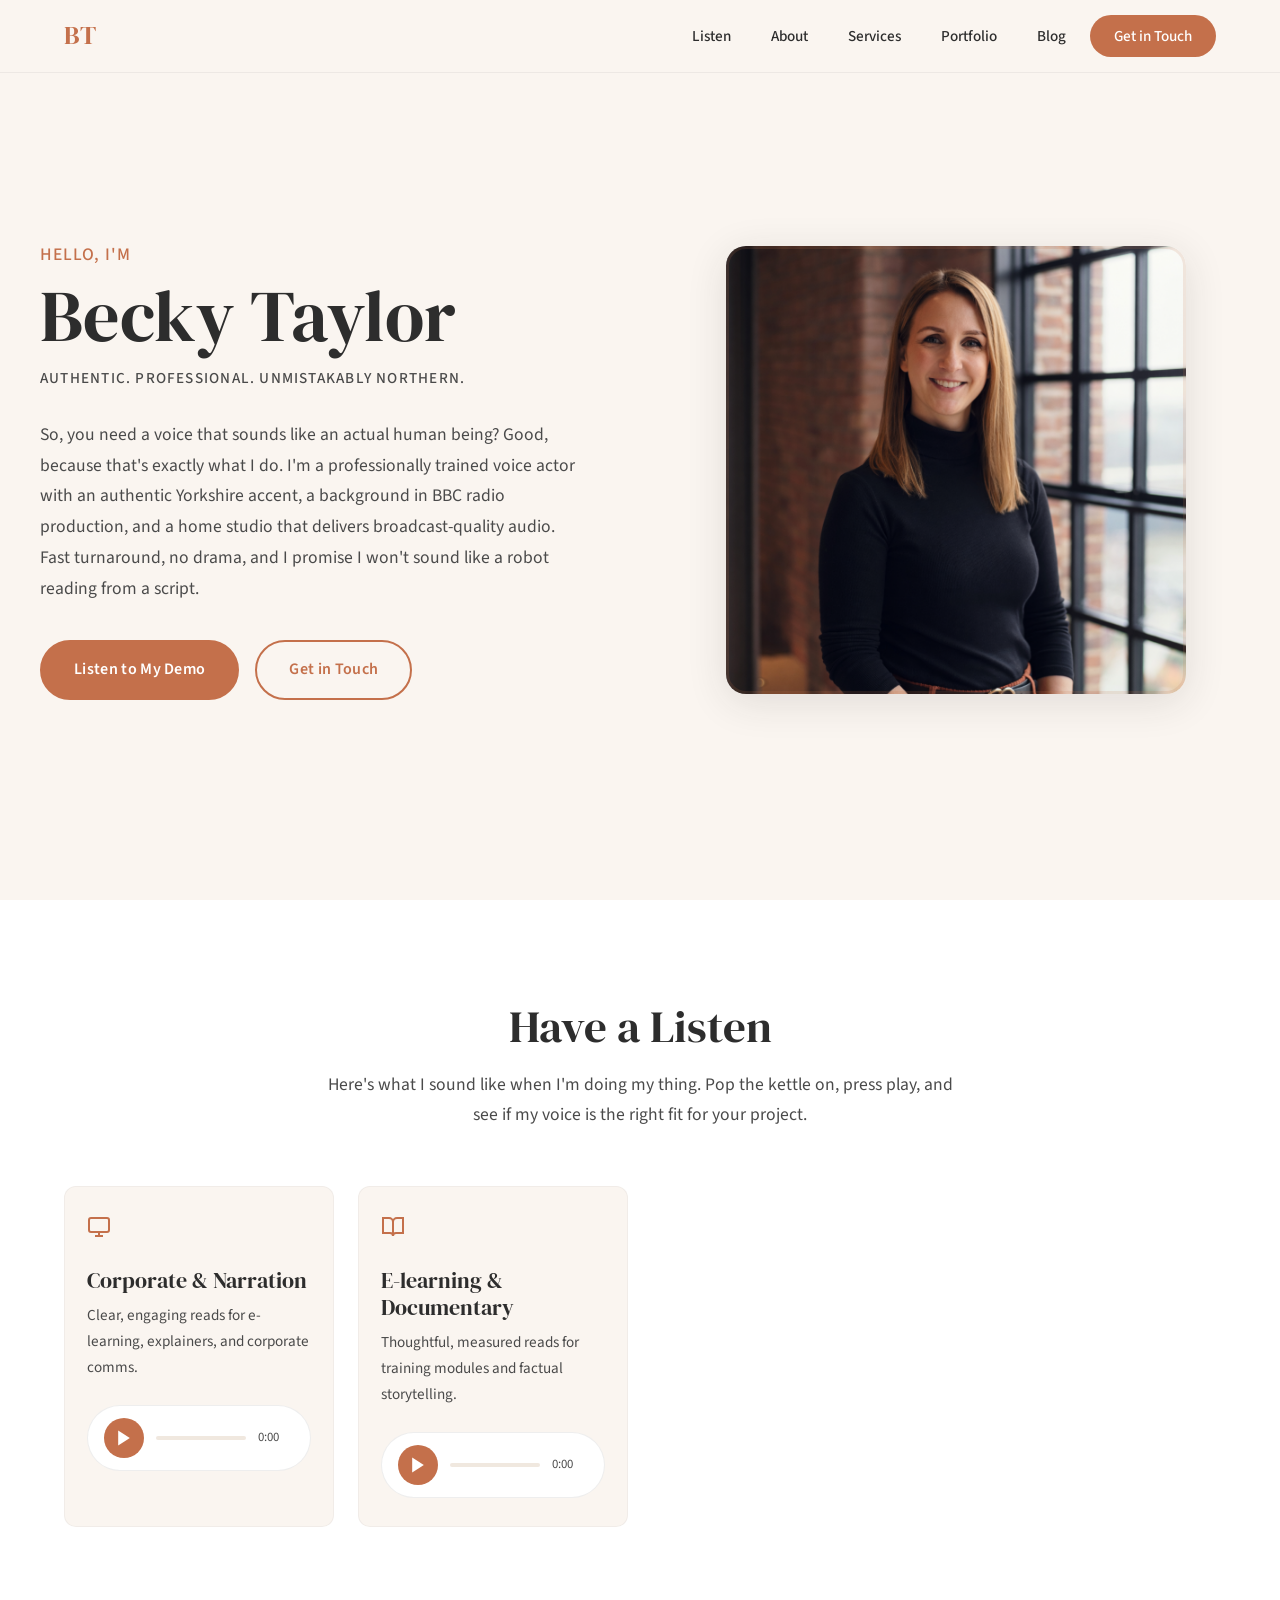
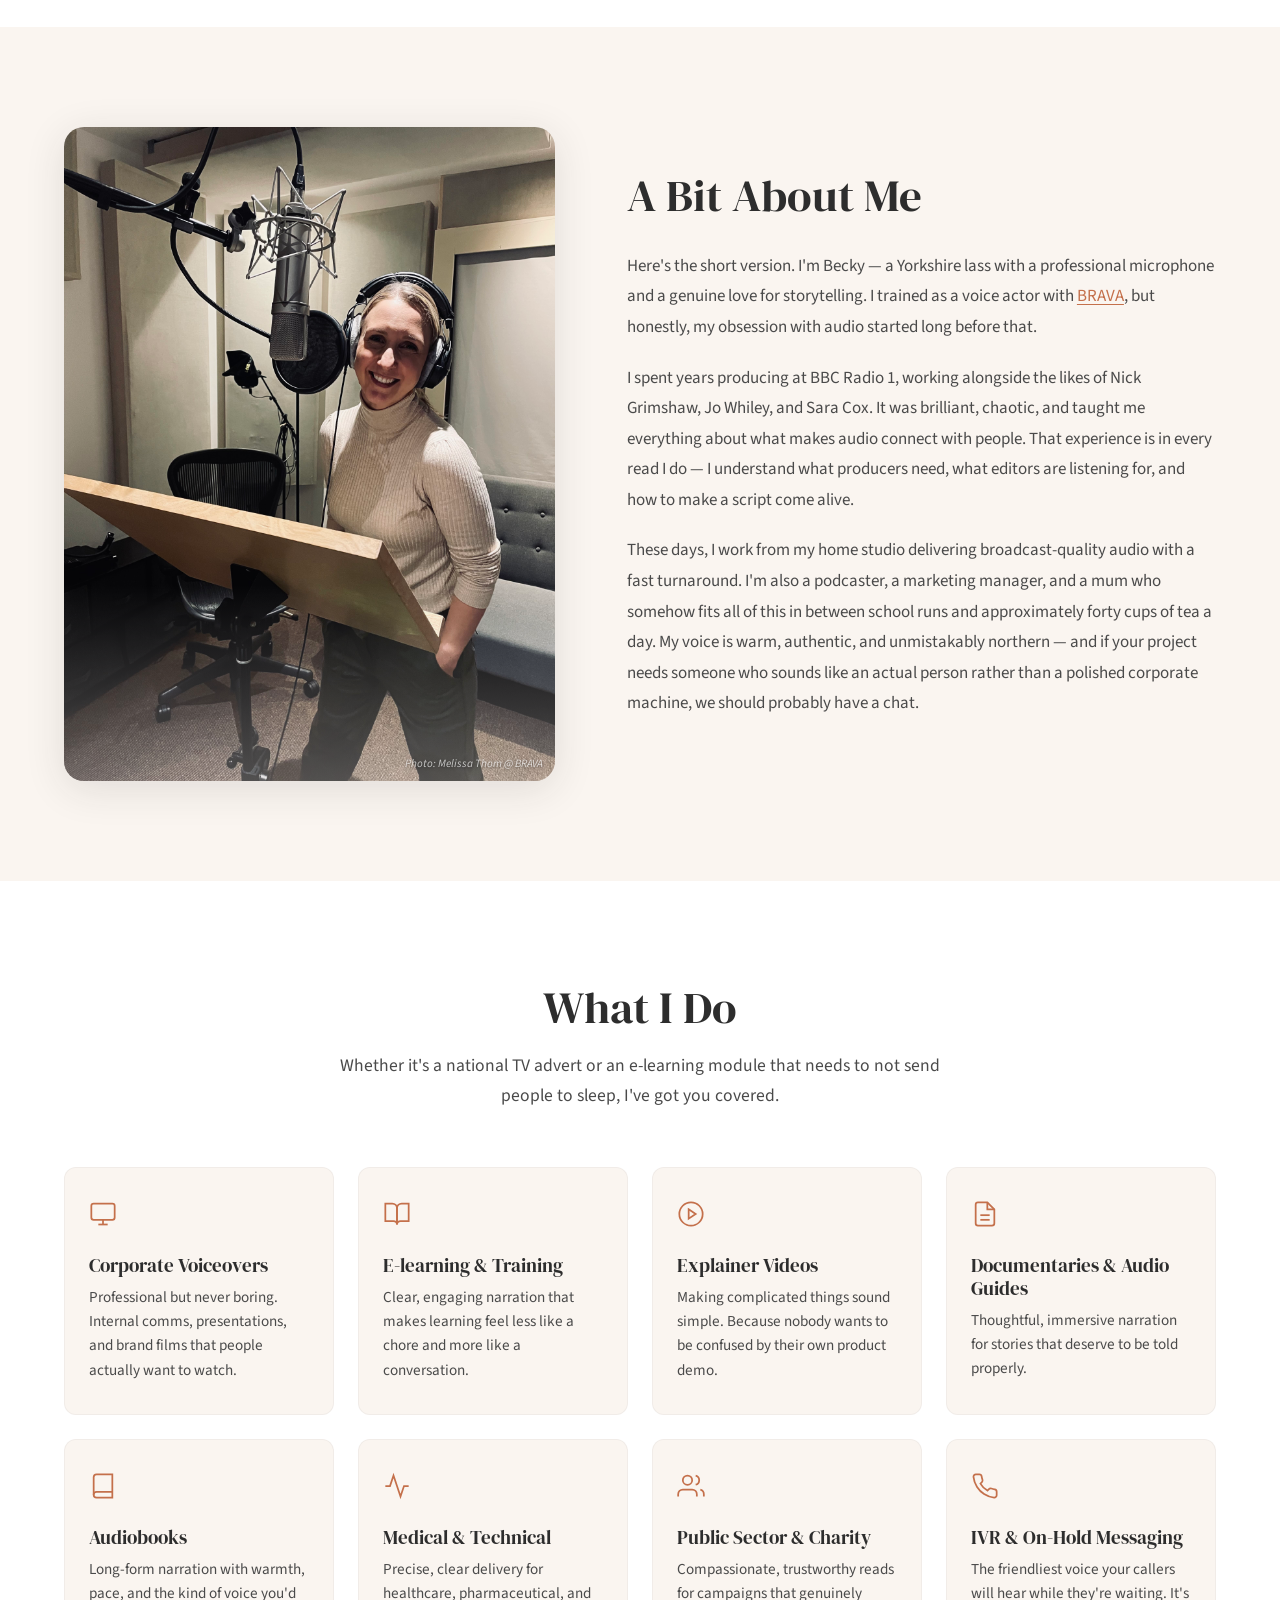
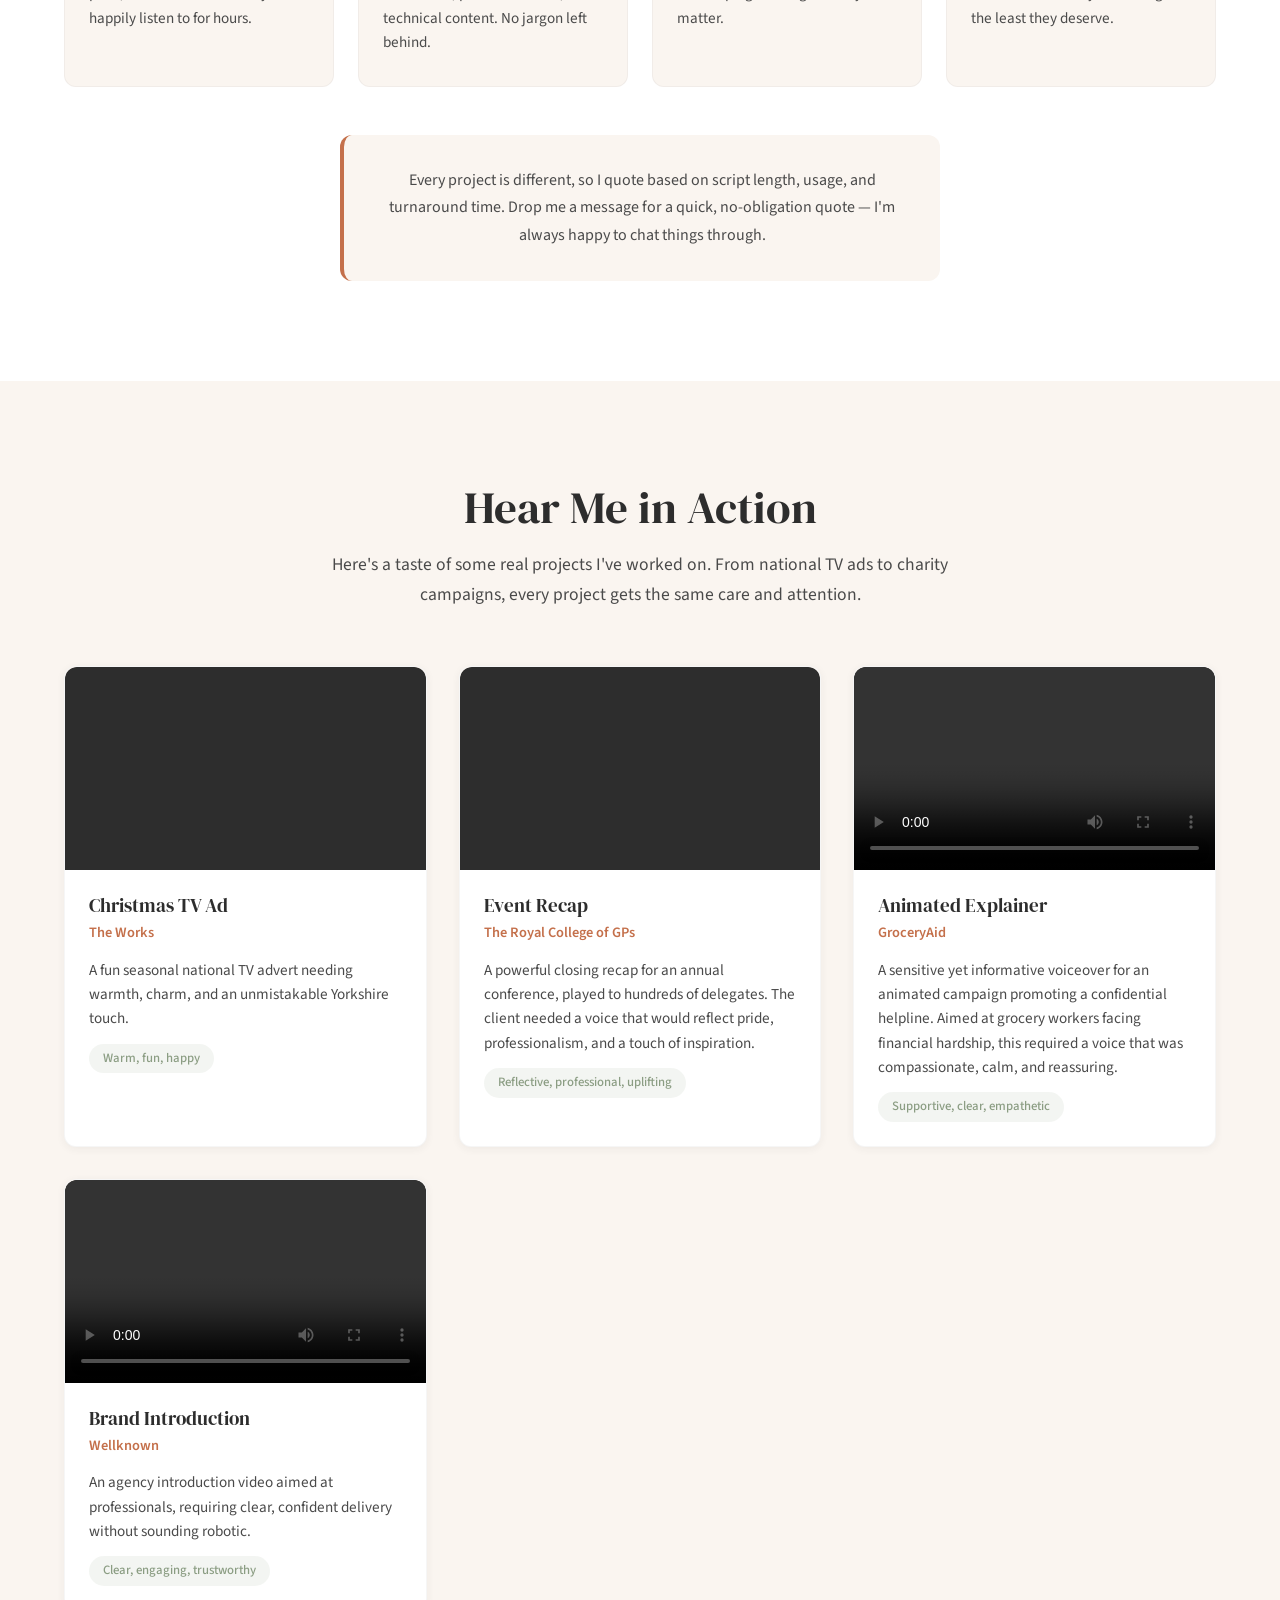
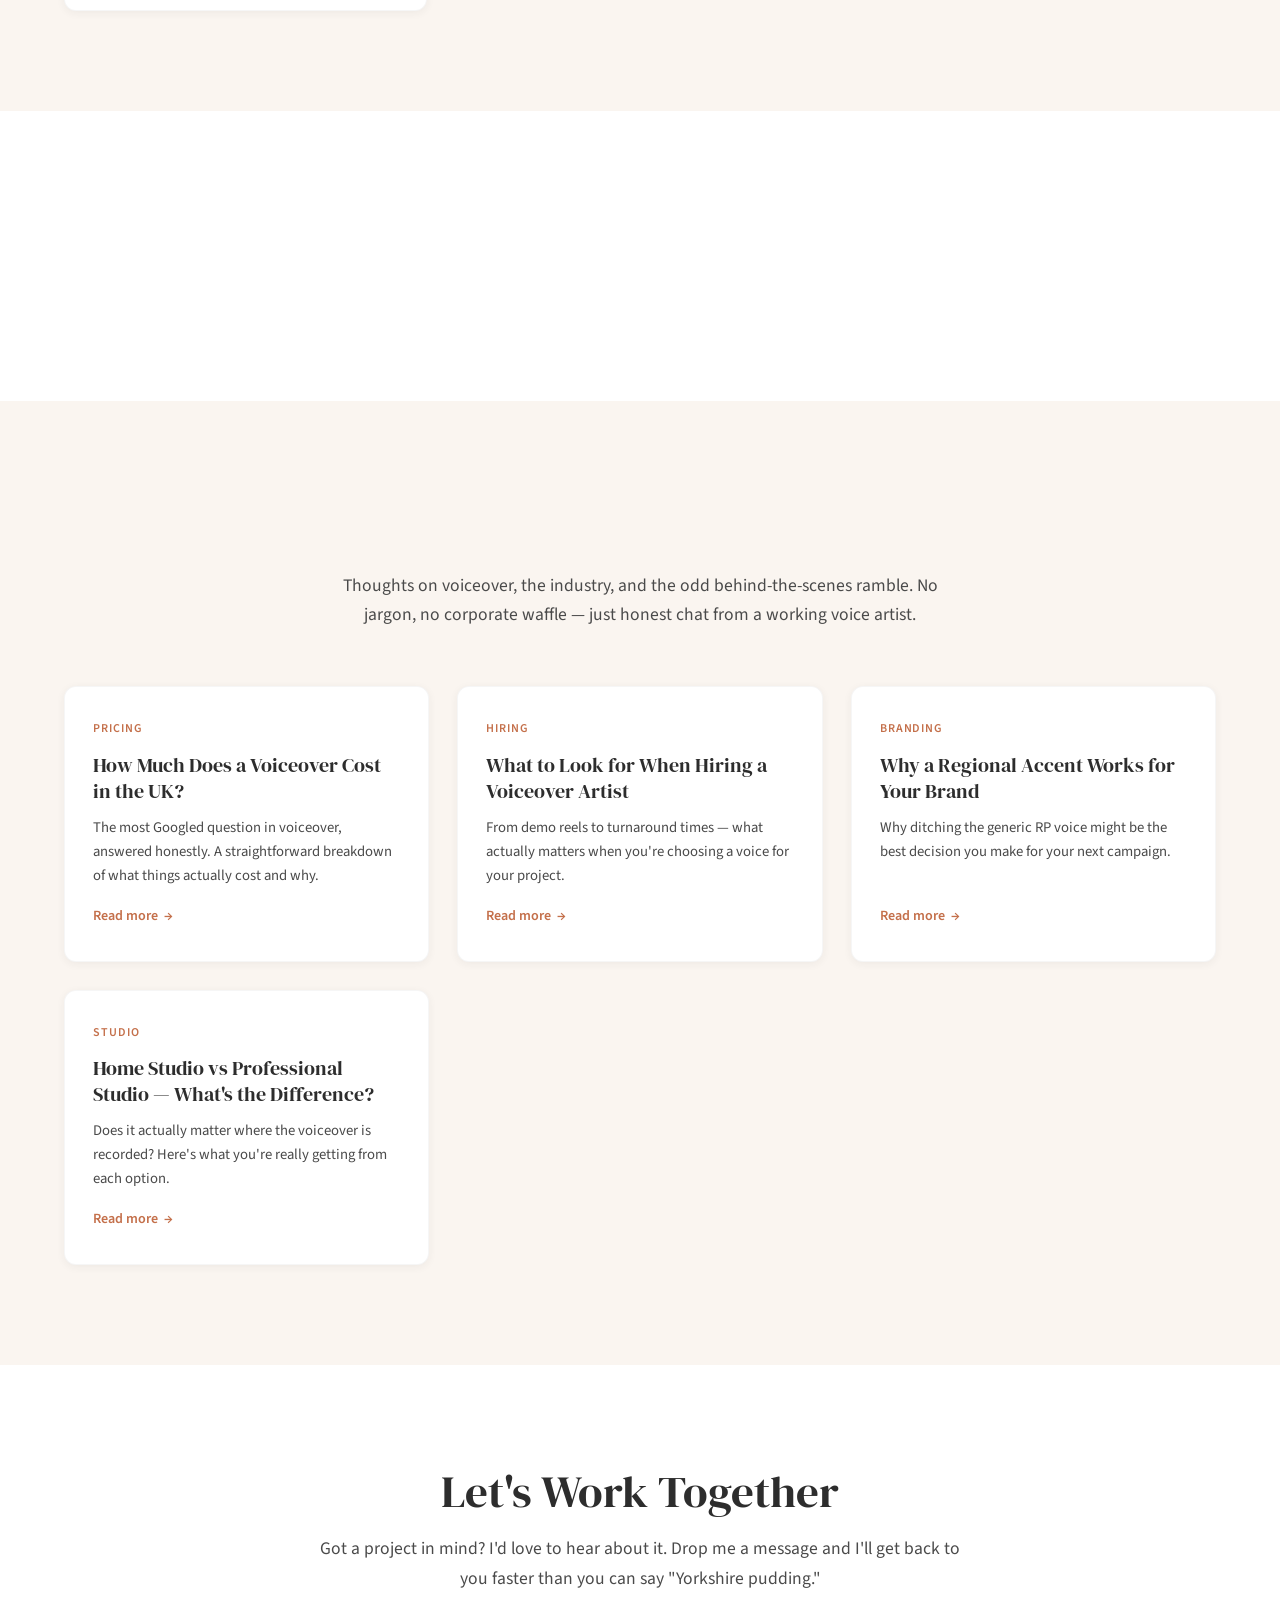
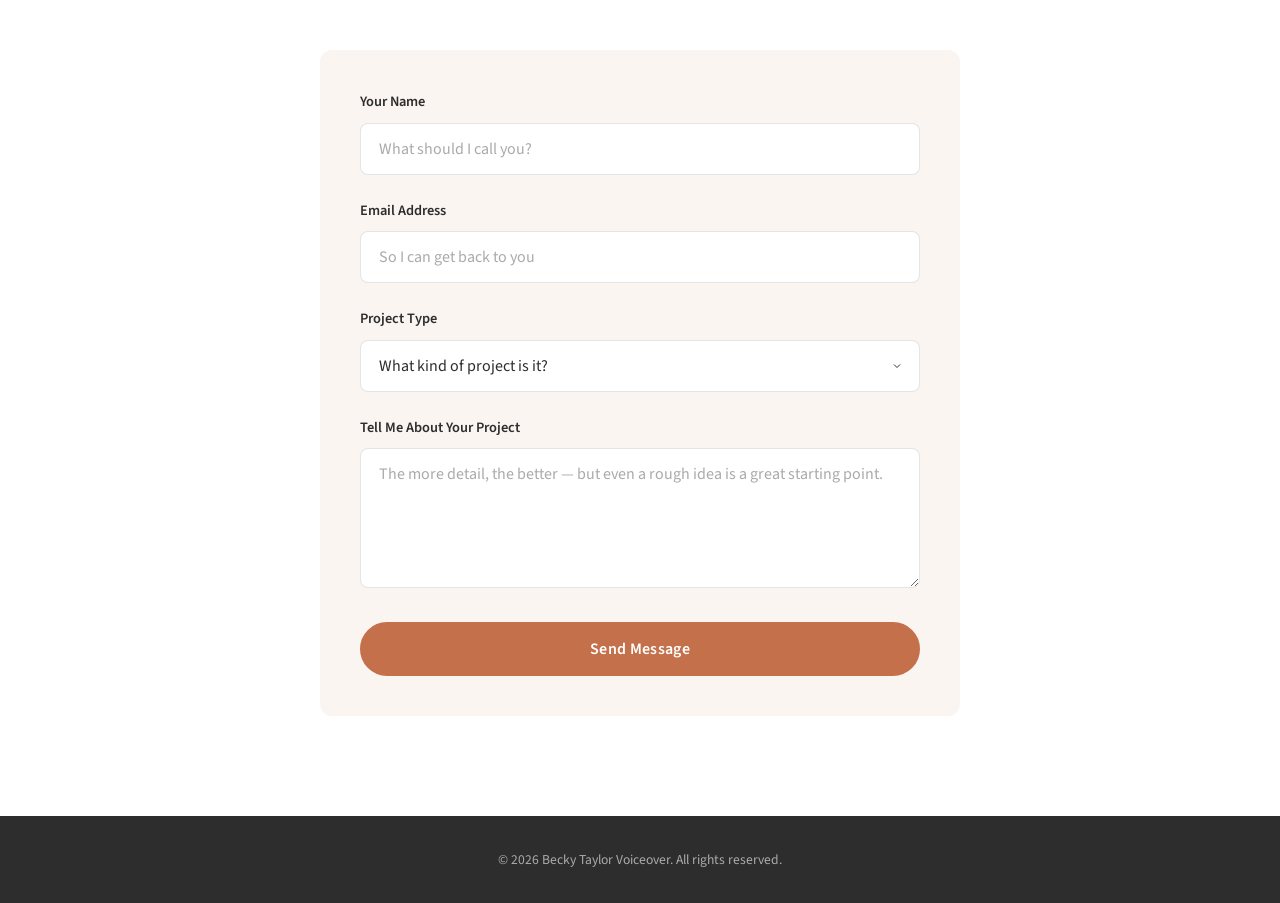
==== commit db7687f1: "Remove Commercial and Character demo cards (no audio yet) Co-Authored-By: Claude Opus 4.6 <noreply@a" ====
--- a/index.html
+++ b/index.html
@@ -91,27 +91,6 @@
             <p class="section-subtitle fade-in">Here's what I sound like when I'm doing my thing. Pop the kettle on, press play, and see if my voice is the right fit for your project.</p>
 
             <div class="demo-grid">
-                <!-- Commercial Demo -->
-                <div class="demo-card fade-in">
-                    <div class="demo-icon" aria-hidden="true">
-                        <svg width="24" height="24" viewBox="0 0 24 24" fill="none" stroke="currentColor" stroke-width="2"><path d="M12 1a3 3 0 0 0-3 3v8a3 3 0 0 0 6 0V4a3 3 0 0 0-3-3z"/><path d="M19 10v2a7 7 0 0 1-14 0v-2"/><line x1="12" y1="19" x2="12" y2="23"/><line x1="8" y1="23" x2="16" y2="23"/></svg>
-                    </div>
-                    <h3>Commercial</h3>
-                    <p>Warm, friendly reads for TV, radio, and online ads.</p>
-                    <div class="audio-player">
-                        <audio preload="none">
-                            <source src="assets/audio/commercial-demo.mp3" type="audio/mpeg">
-                        </audio>
-                        <button class="play-btn" aria-label="Play commercial demo">
-                            <svg class="play-icon" width="20" height="20" viewBox="0 0 24 24" fill="currentColor"><polygon points="5 3 19 12 5 21 5 3"/></svg>
-                            <svg class="pause-icon" width="20" height="20" viewBox="0 0 24 24" fill="currentColor" style="display:none"><rect x="6" y="4" width="4" height="16"/><rect x="14" y="4" width="4" height="16"/></svg>
-                        </button>
-                        <div class="progress-bar"><div class="progress-fill"></div></div>
-                        <span class="time-display">0:00</span>
-                    </div>
-                    <p class="demo-note">Demo reel coming soon — drop me a message if you'd like a custom sample.</p>
-                </div>
-
                 <!-- Corporate / Narration Demo -->
                 <div class="demo-card fade-in">
                     <div class="demo-icon" aria-hidden="true">
@@ -131,27 +110,6 @@
                         <div class="progress-bar"><div class="progress-fill"></div></div>
                         <span class="time-display">0:00</span>
                     </div>
-                </div>
-
-                <!-- Character Demo -->
-                <div class="demo-card fade-in">
-                    <div class="demo-icon" aria-hidden="true">
-                        <svg width="24" height="24" viewBox="0 0 24 24" fill="none" stroke="currentColor" stroke-width="2"><path d="M20.84 4.61a5.5 5.5 0 0 0-7.78 0L12 5.67l-1.06-1.06a5.5 5.5 0 0 0-7.78 7.78l1.06 1.06L12 21.23l7.78-7.78 1.06-1.06a5.5 5.5 0 0 0 0-7.78z"/></svg>
-                    </div>
-                    <h3>Character &amp; Audiobook</h3>
-                    <p>From warm storytelling to fun character voices.</p>
-                    <div class="audio-player">
-                        <audio preload="none">
-                            <source src="assets/audio/character-demo.mp3" type="audio/mpeg">
-                        </audio>
-                        <button class="play-btn" aria-label="Play character demo">
-                            <svg class="play-icon" width="20" height="20" viewBox="0 0 24 24" fill="currentColor"><polygon points="5 3 19 12 5 21 5 3"/></svg>
-                            <svg class="pause-icon" width="20" height="20" viewBox="0 0 24 24" fill="currentColor" style="display:none"><rect x="6" y="4" width="4" height="16"/><rect x="14" y="4" width="4" height="16"/></svg>
-                        </button>
-                        <div class="progress-bar"><div class="progress-fill"></div></div>
-                        <span class="time-display">0:00</span>
-                    </div>
-                    <p class="demo-note">Demo reel coming soon — drop me a message if you'd like a custom sample.</p>
                 </div>
 
                 <!-- E-learning & Documentary Demo -->
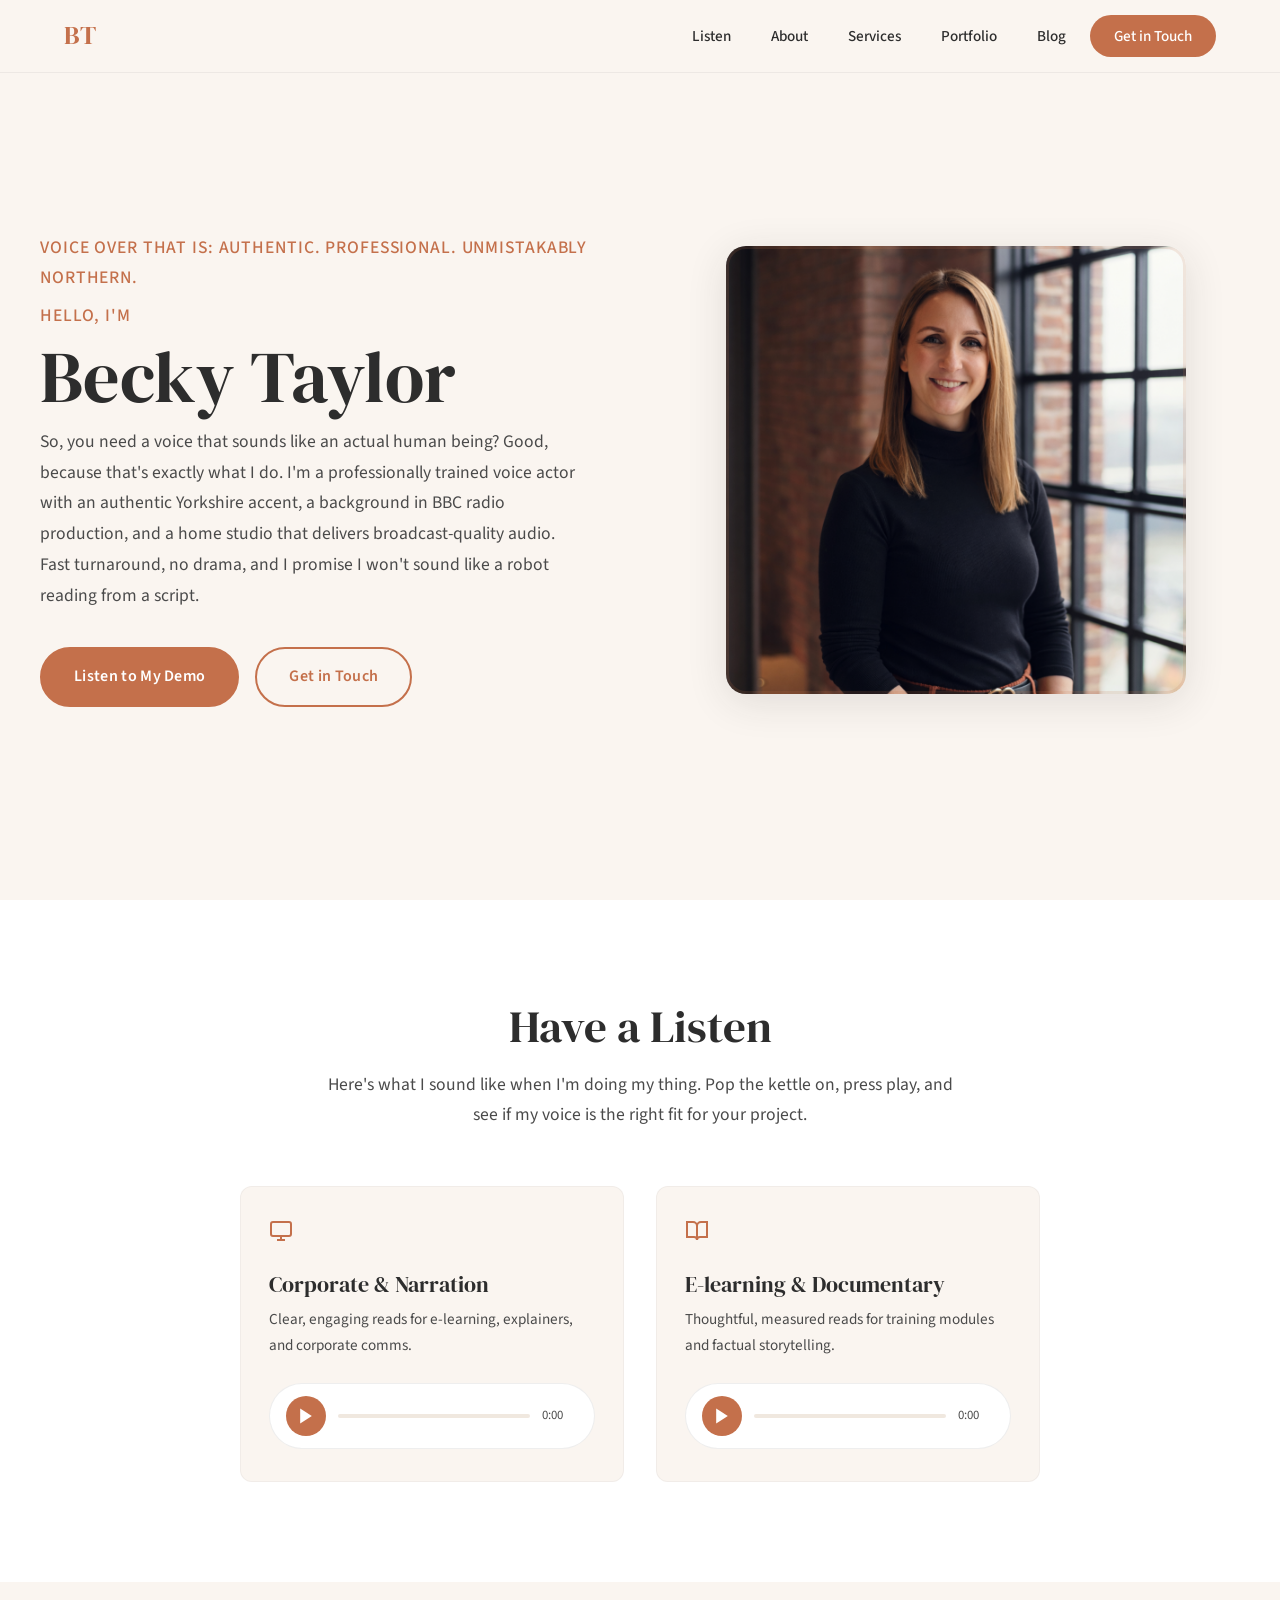
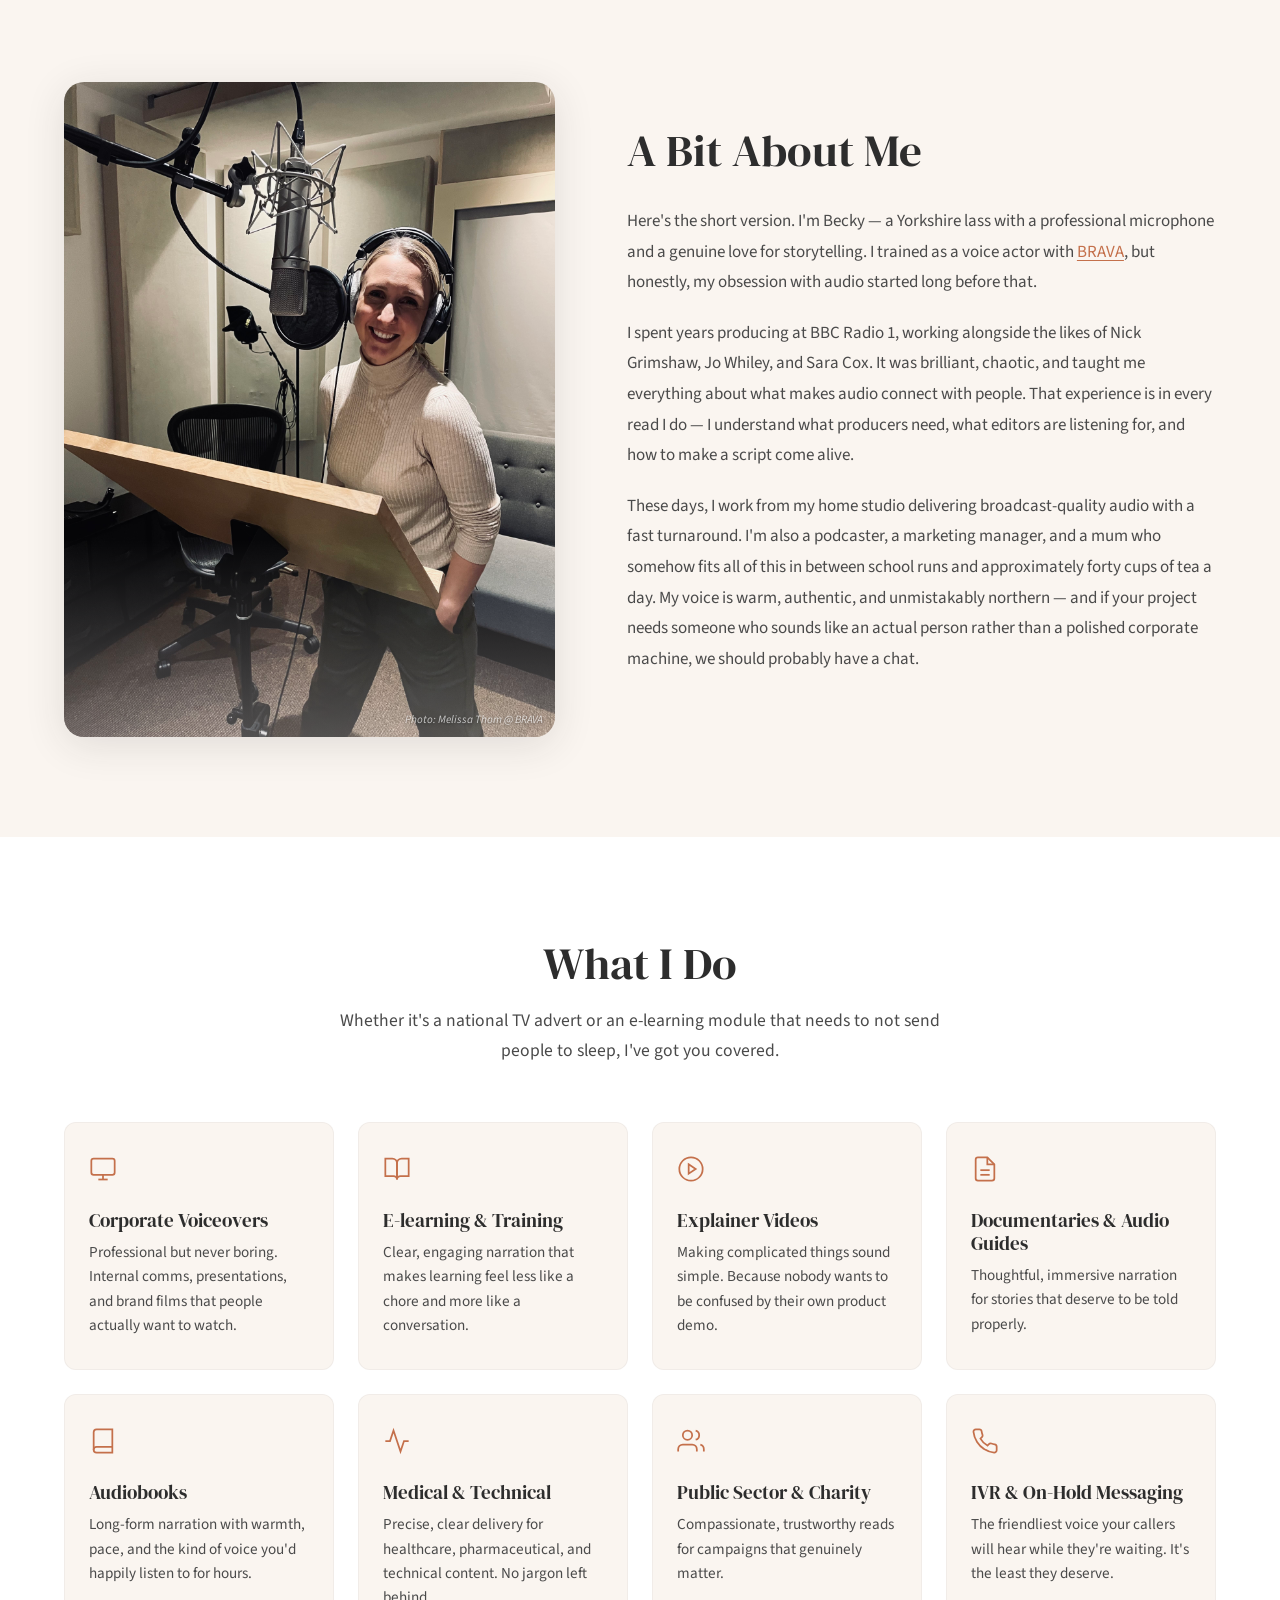
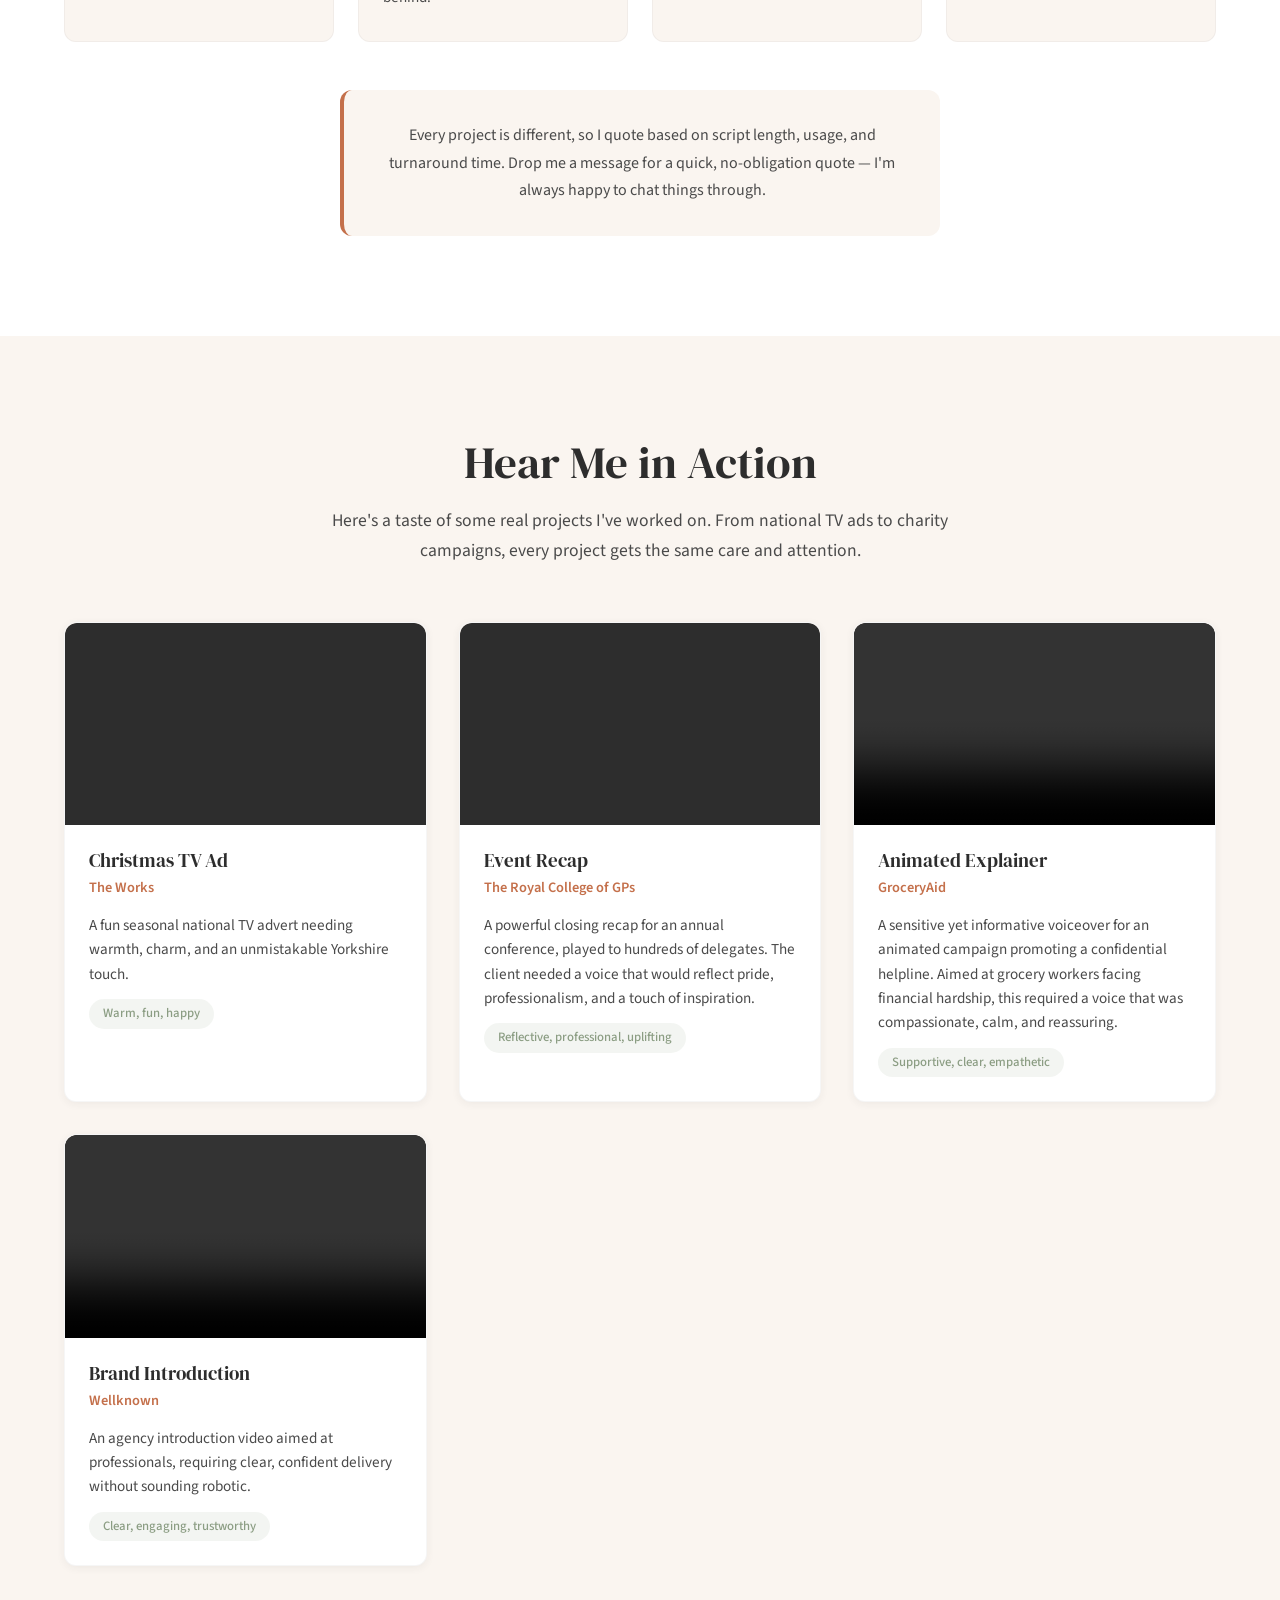
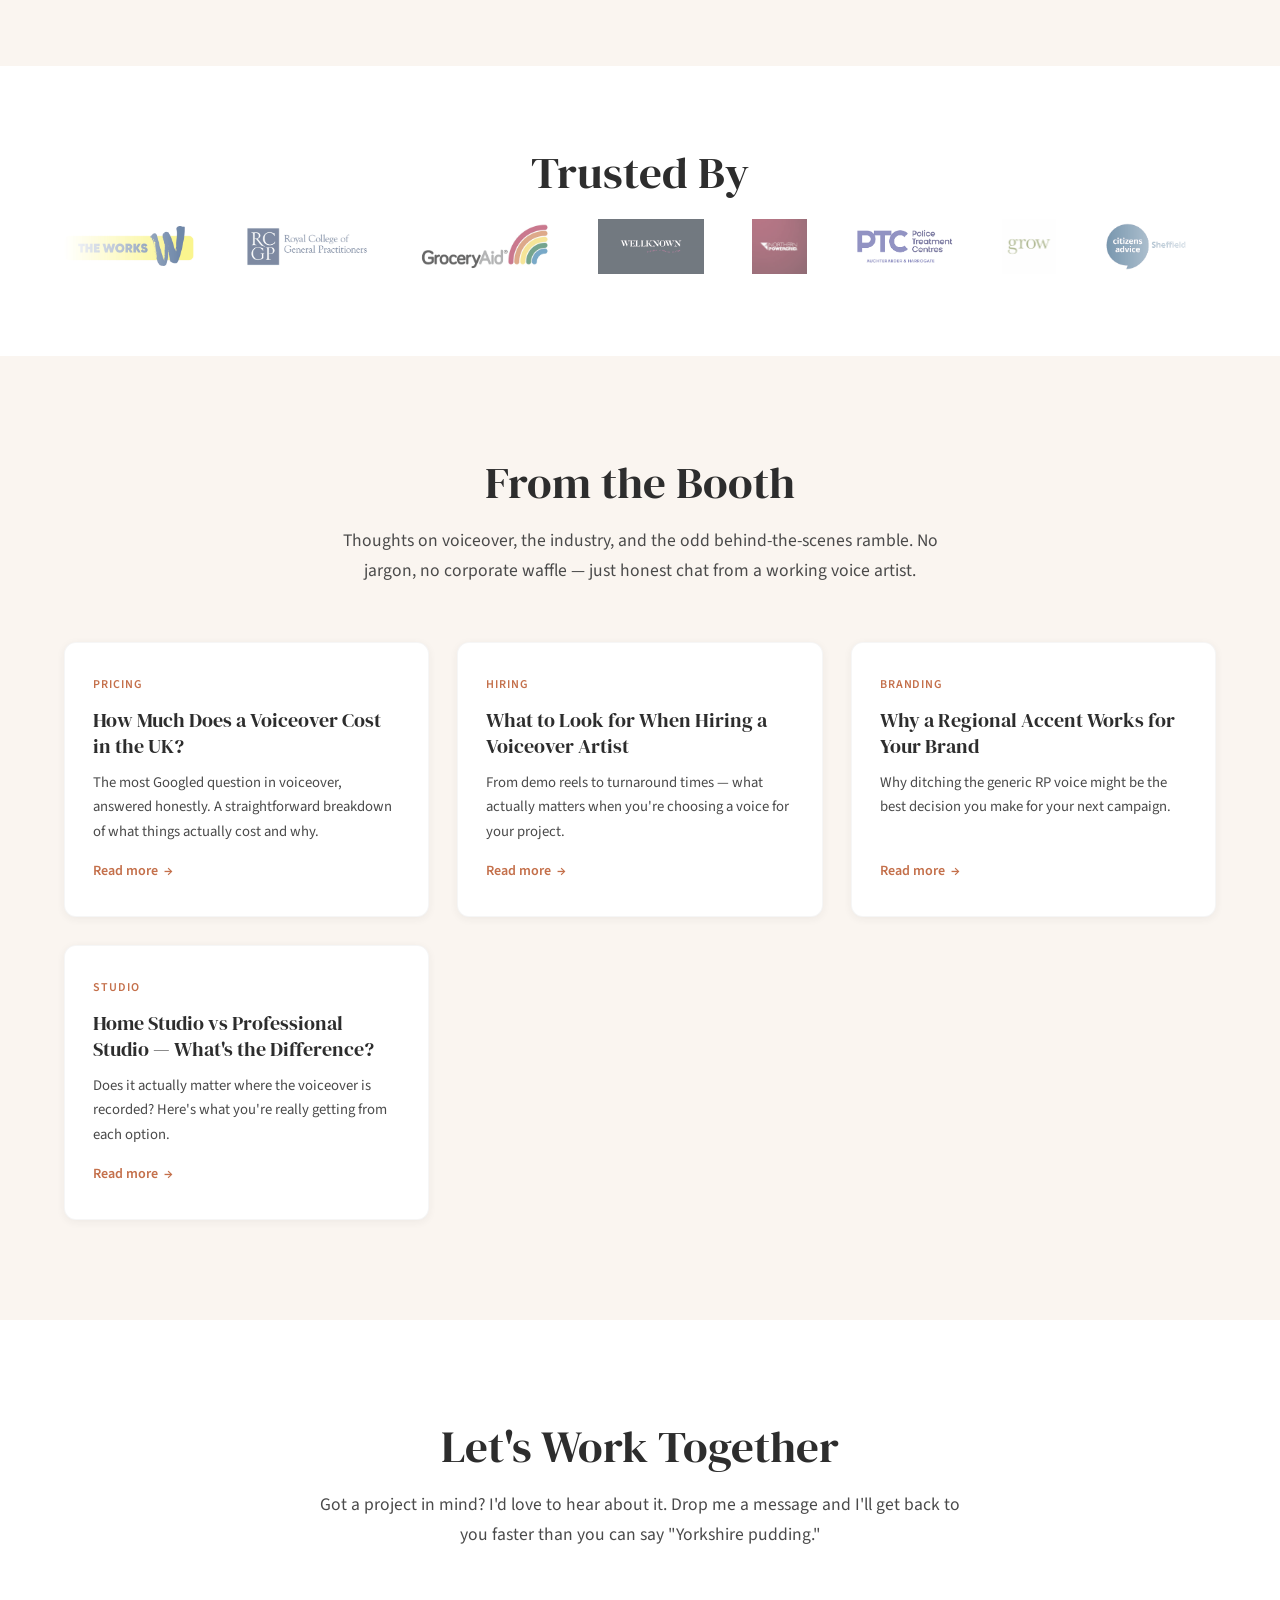
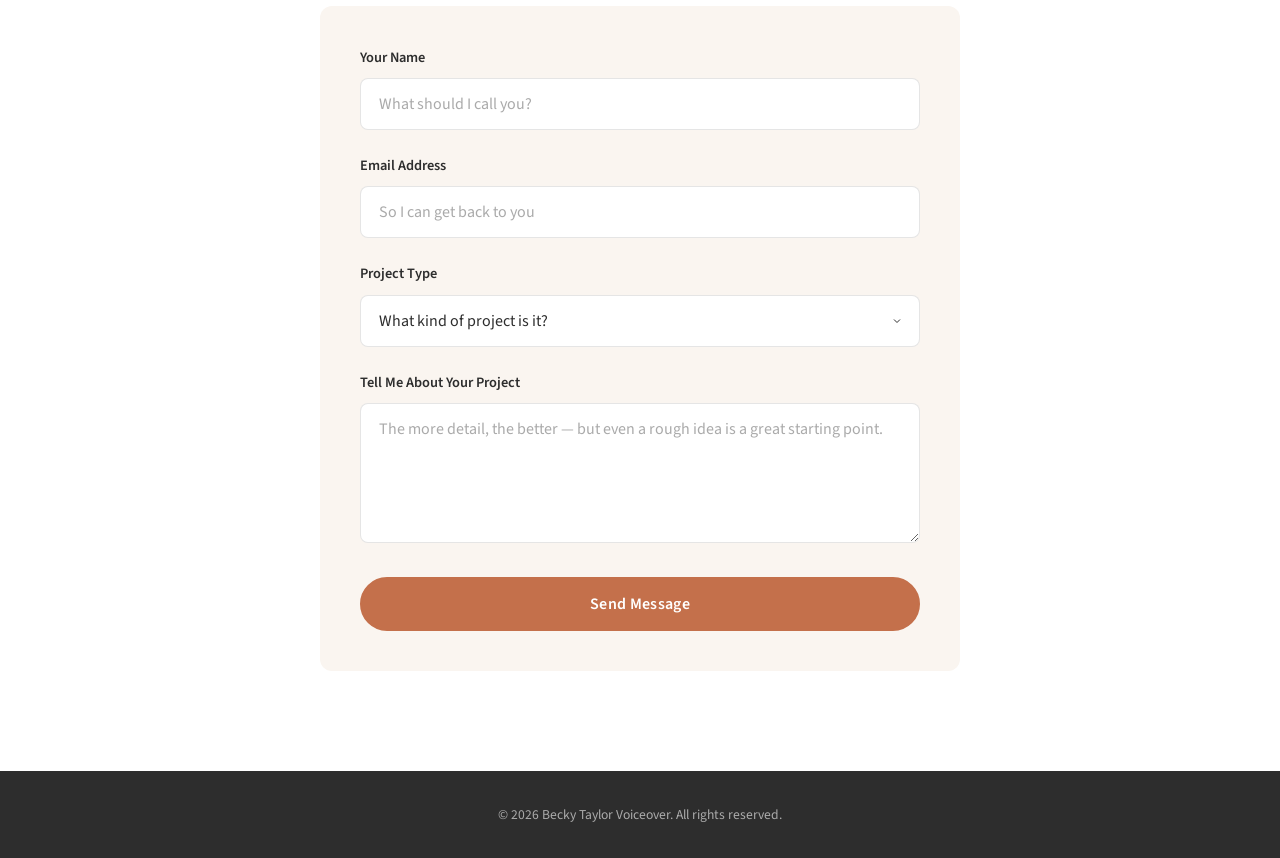
==== commit 989cd813: "Add tagline above hero greeting Co-Authored-By: Claude Opus 4.6 <noreply@anthropic.com>" ====
--- a/index.html
+++ b/index.html
@@ -67,9 +67,9 @@
     <section class="hero" id="hero">
         <div class="hero-content">
             <div class="hero-text">
+                <p class="hero-greeting fade-in">Voice over that is: Authentic. Professional. Unmistakably Northern.</p>
                 <p class="hero-greeting fade-in">Hello, I'm</p>
                 <h1 class="hero-name fade-in">Becky Taylor</h1>
-                <p class="hero-subtitle fade-in">Authentic. Professional. Unmistakably Northern.</p>
                 <p class="hero-intro fade-in">So, you need a voice that sounds like an actual human being? Good, because that's exactly what I do. I'm a professionally trained voice actor with an authentic Yorkshire accent, a background in BBC radio production, and a home studio that delivers broadcast-quality audio. Fast turnaround, no drama, and I promise I won't sound like a robot reading from a script.</p>
                 <div class="hero-buttons fade-in">
                     <a href="#demos" class="btn btn-primary">Listen to My Demo</a>
--- a/styles.css
+++ b/styles.css
@@ -349,14 +349,16 @@
 
 .demo-grid {
     display: grid;
-    grid-template-columns: repeat(4, 1fr);
-    gap: 24px;
+    grid-template-columns: repeat(2, 1fr);
+    gap: 32px;
+    max-width: 800px;
+    margin: 0 auto;
 }
 
 .demo-card {
     background-color: var(--cream);
     border-radius: var(--radius-md);
-    padding: 28px 22px;
+    padding: 32px 28px;
     transition: all var(--transition);
     border: 1px solid rgba(45, 45, 45, 0.04);
 }
@@ -966,10 +968,6 @@
     .about-image-frame {
         max-width: 400px;
         margin: 0 auto;
-    }
-
-    .demo-grid {
-        grid-template-columns: repeat(2, 1fr);
     }
 
     .portfolio-grid {
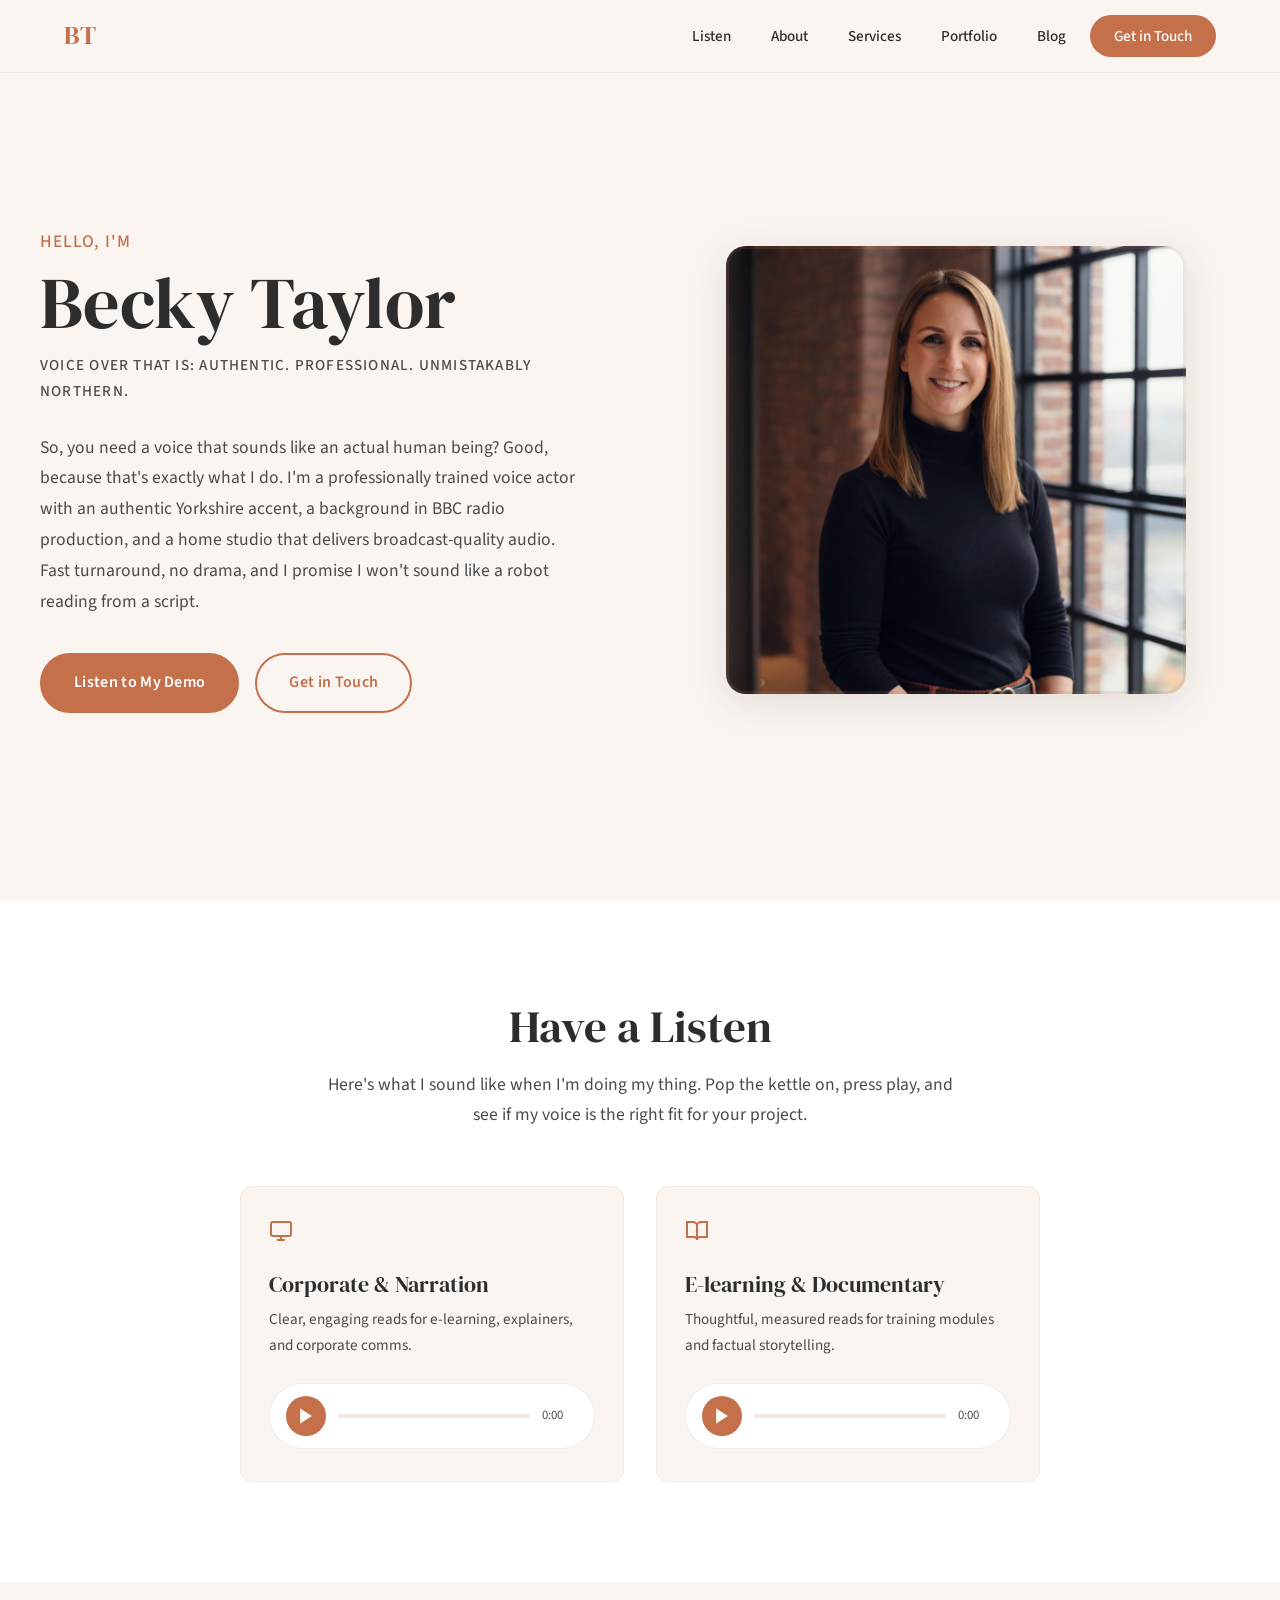
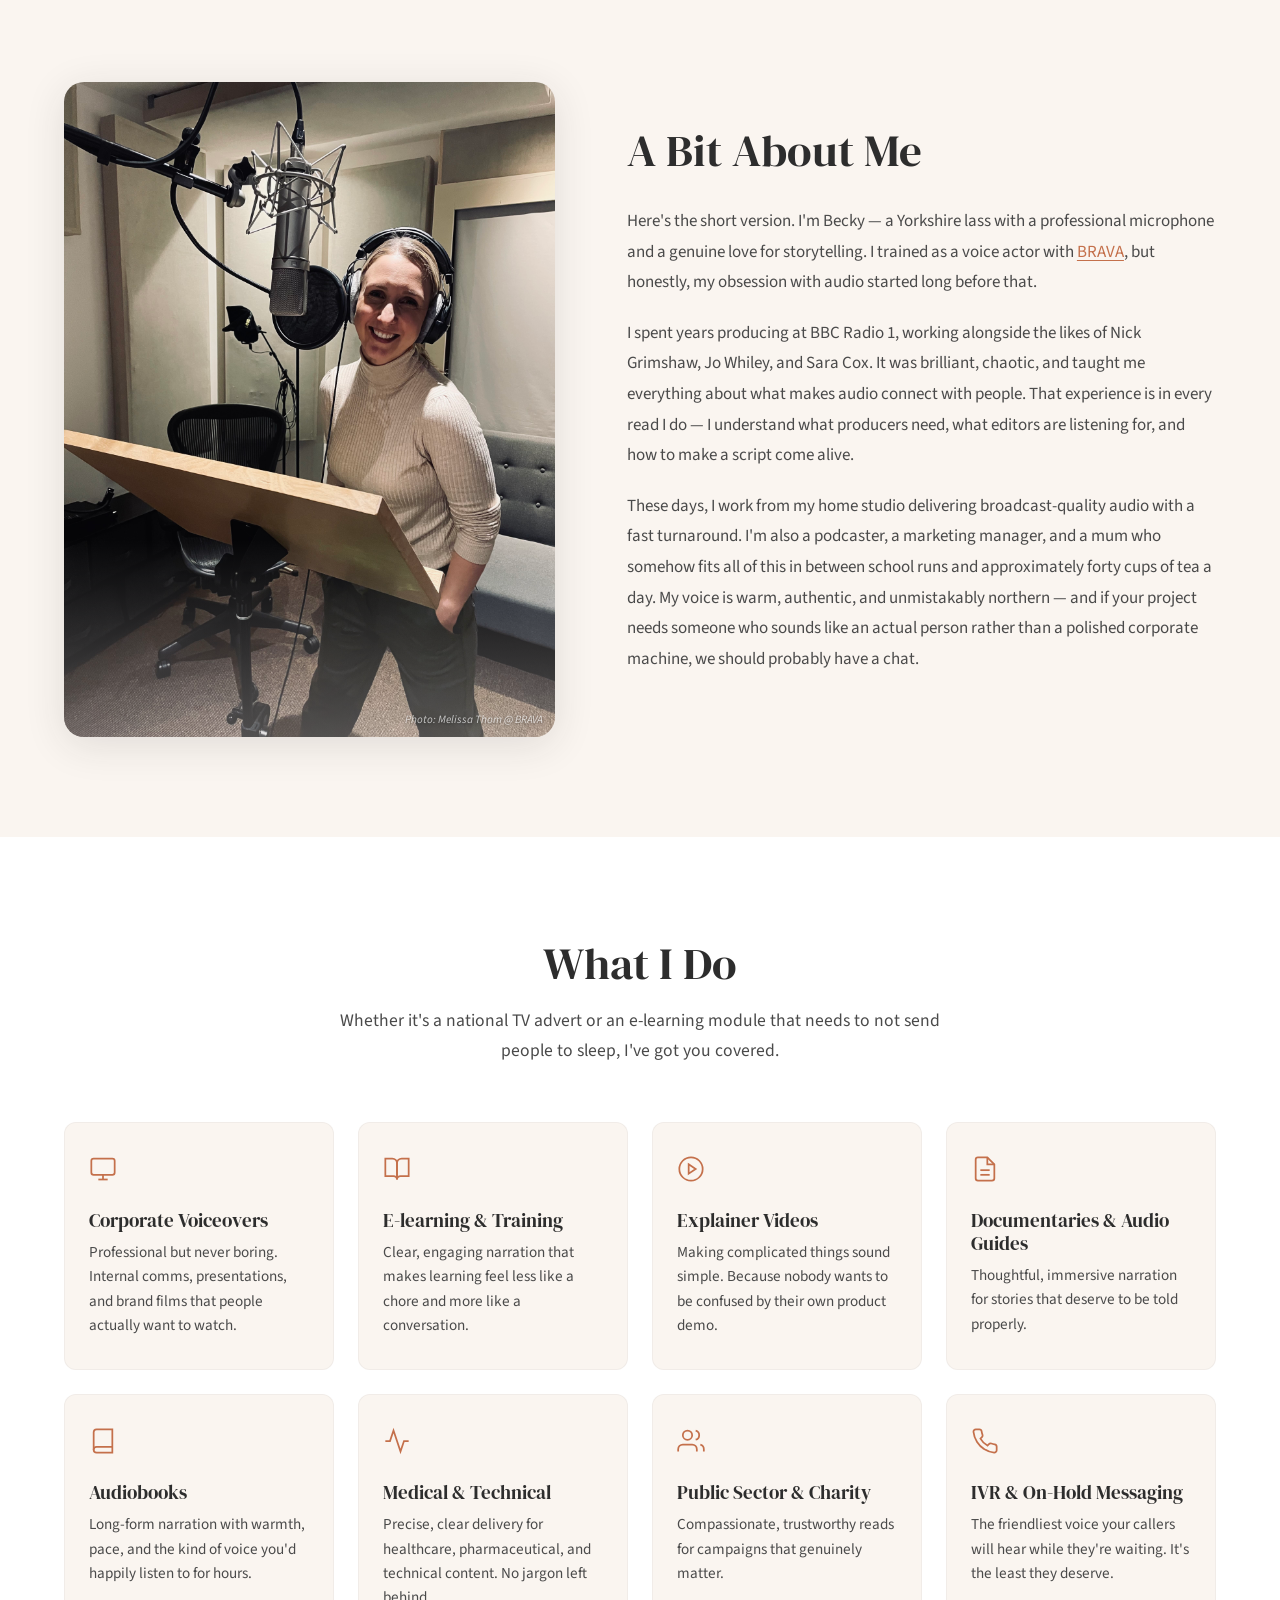
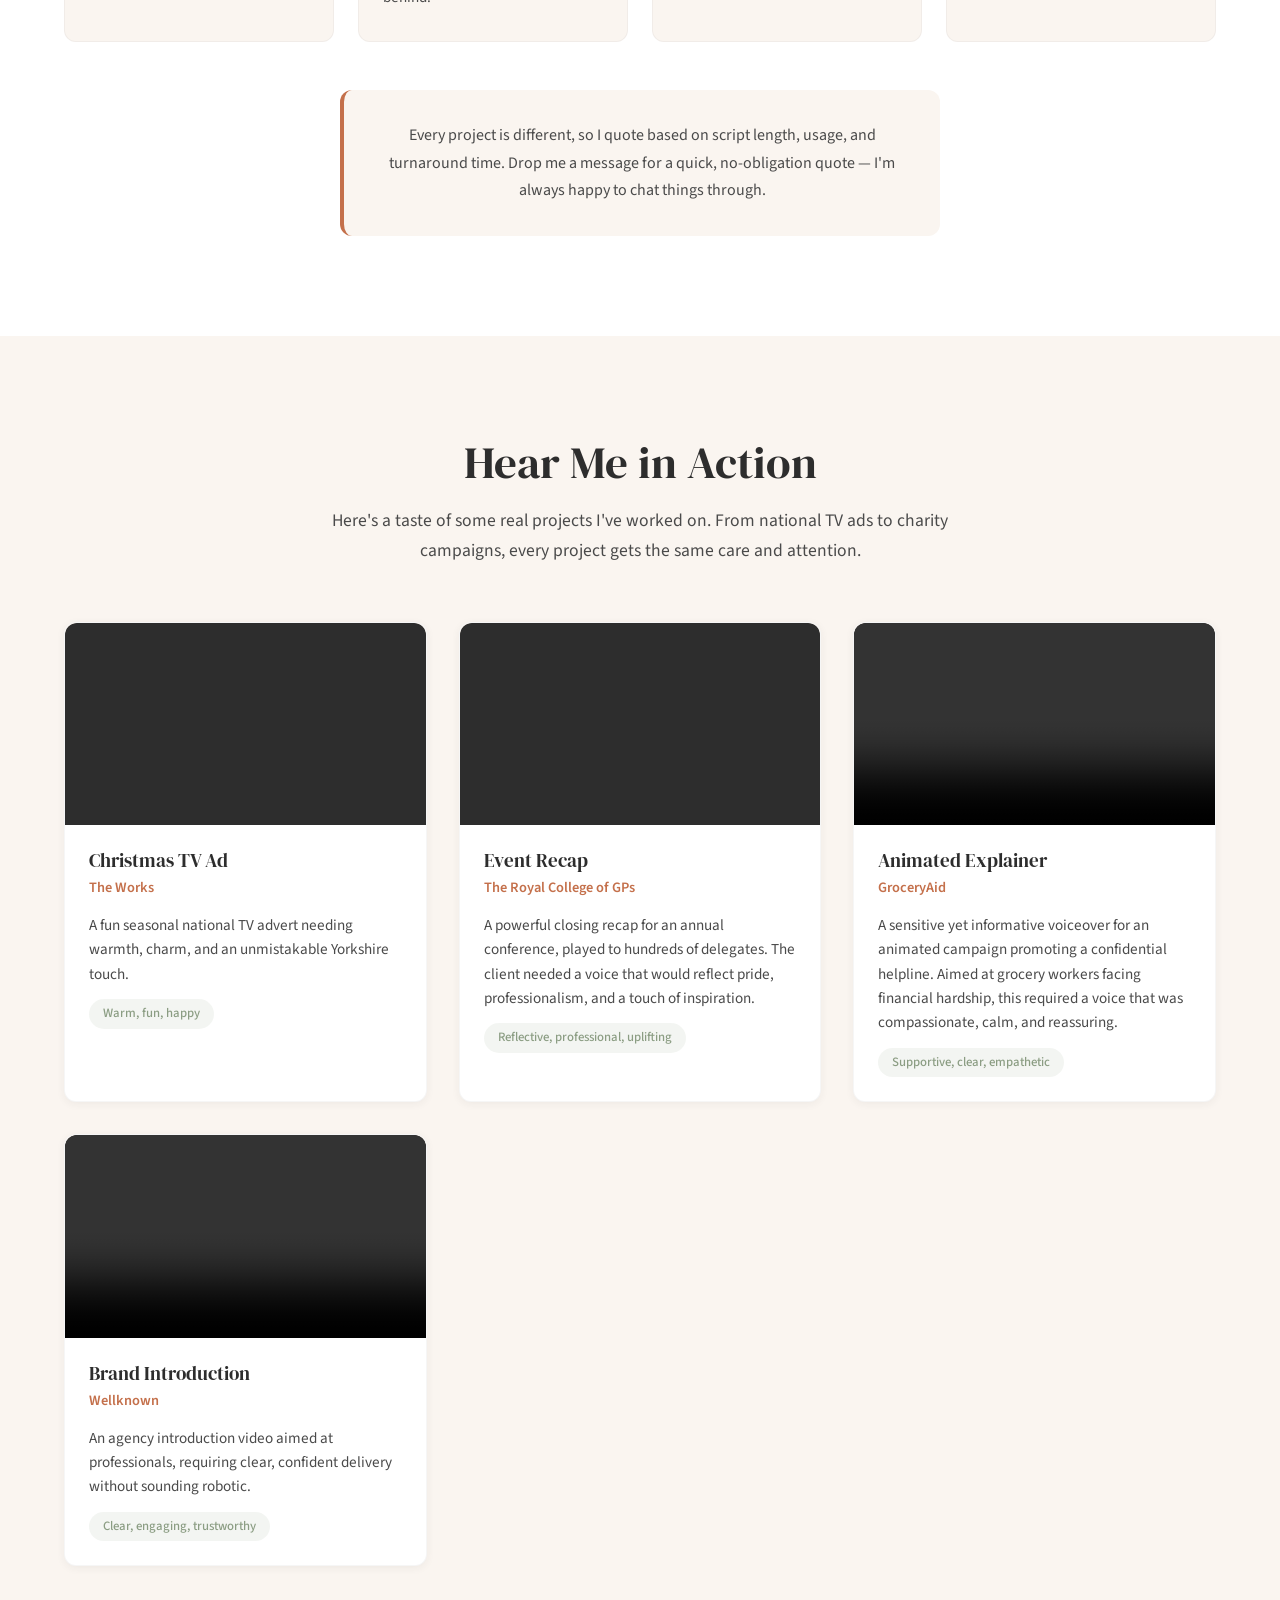
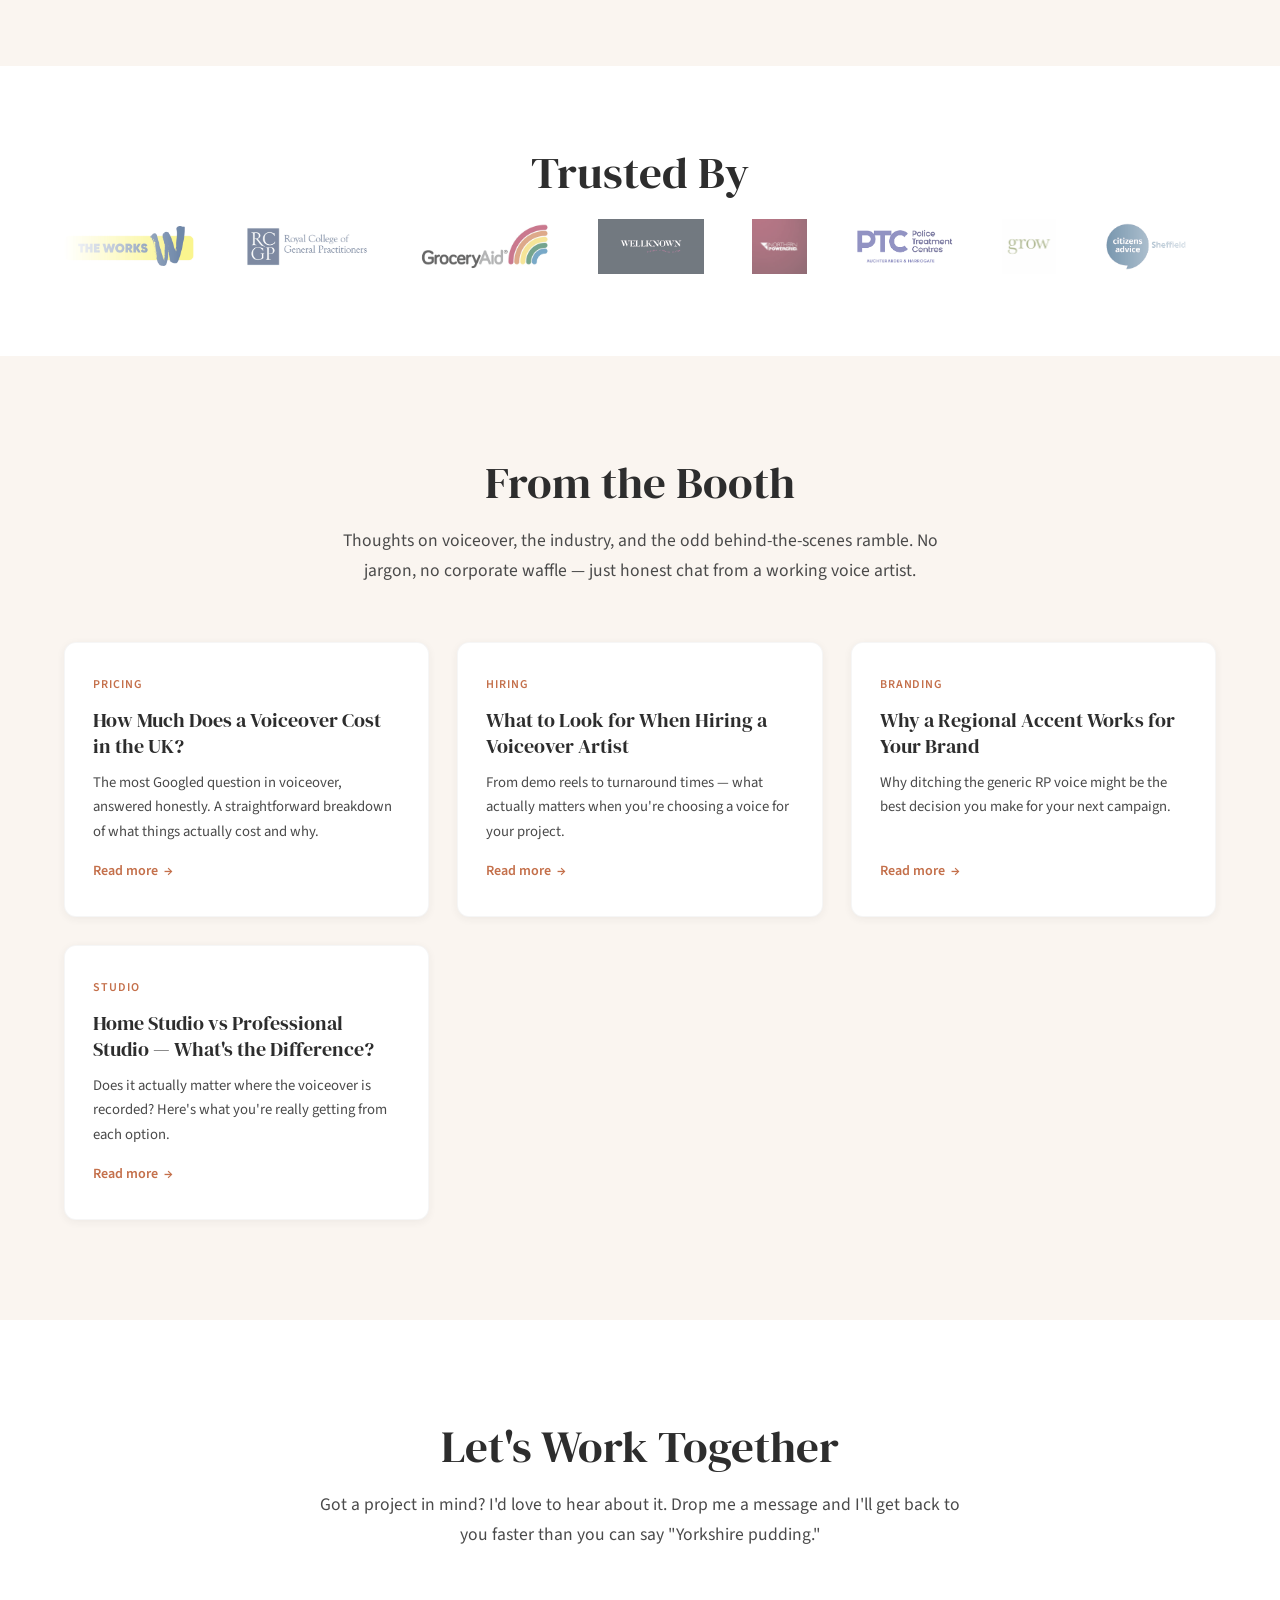
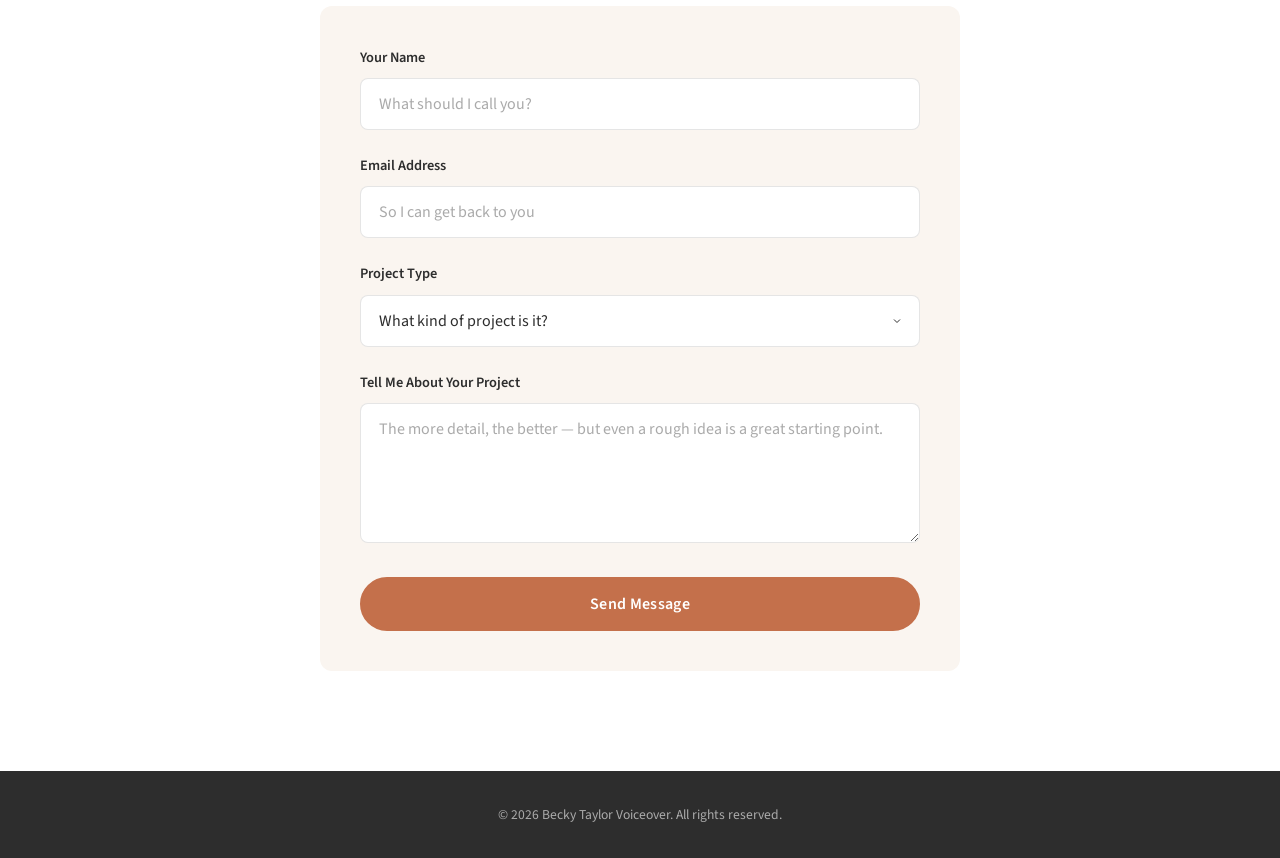
==== commit 59ac68d0: "Move tagline below Becky Taylor heading Co-Authored-By: Claude Opus 4.6 <noreply@anthropic.com>" ====
--- a/index.html
+++ b/index.html
@@ -67,9 +67,9 @@
     <section class="hero" id="hero">
         <div class="hero-content">
             <div class="hero-text">
-                <p class="hero-greeting fade-in">Voice over that is: Authentic. Professional. Unmistakably Northern.</p>
                 <p class="hero-greeting fade-in">Hello, I'm</p>
                 <h1 class="hero-name fade-in">Becky Taylor</h1>
+                <p class="hero-subtitle fade-in">VOICE OVER THAT IS: AUTHENTIC. PROFESSIONAL. UNMISTAKABLY NORTHERN.</p>
                 <p class="hero-intro fade-in">So, you need a voice that sounds like an actual human being? Good, because that's exactly what I do. I'm a professionally trained voice actor with an authentic Yorkshire accent, a background in BBC radio production, and a home studio that delivers broadcast-quality audio. Fast turnaround, no drama, and I promise I won't sound like a robot reading from a script.</p>
                 <div class="hero-buttons fade-in">
                     <a href="#demos" class="btn btn-primary">Listen to My Demo</a>
@@ -324,7 +324,7 @@
             <p class="section-subtitle fade-in">Got a project in mind? I'd love to hear about it. Drop me a message and I'll get back to you faster than you can say "Yorkshire pudding."</p>
 
             <div class="contact-grid">
-                <form class="contact-form fade-in" id="contactForm" action="https://formspree.io/f/placeholder" method="POST">
+                <form class="contact-form fade-in" id="contactForm" action="https://formsubmit.co/becktaylorvoiceover@gmail.com" method="POST">
                     <div class="form-group">
                         <label for="name">Your Name</label>
                         <input type="text" id="name" name="name" required autocomplete="name" placeholder="What should I call you?">
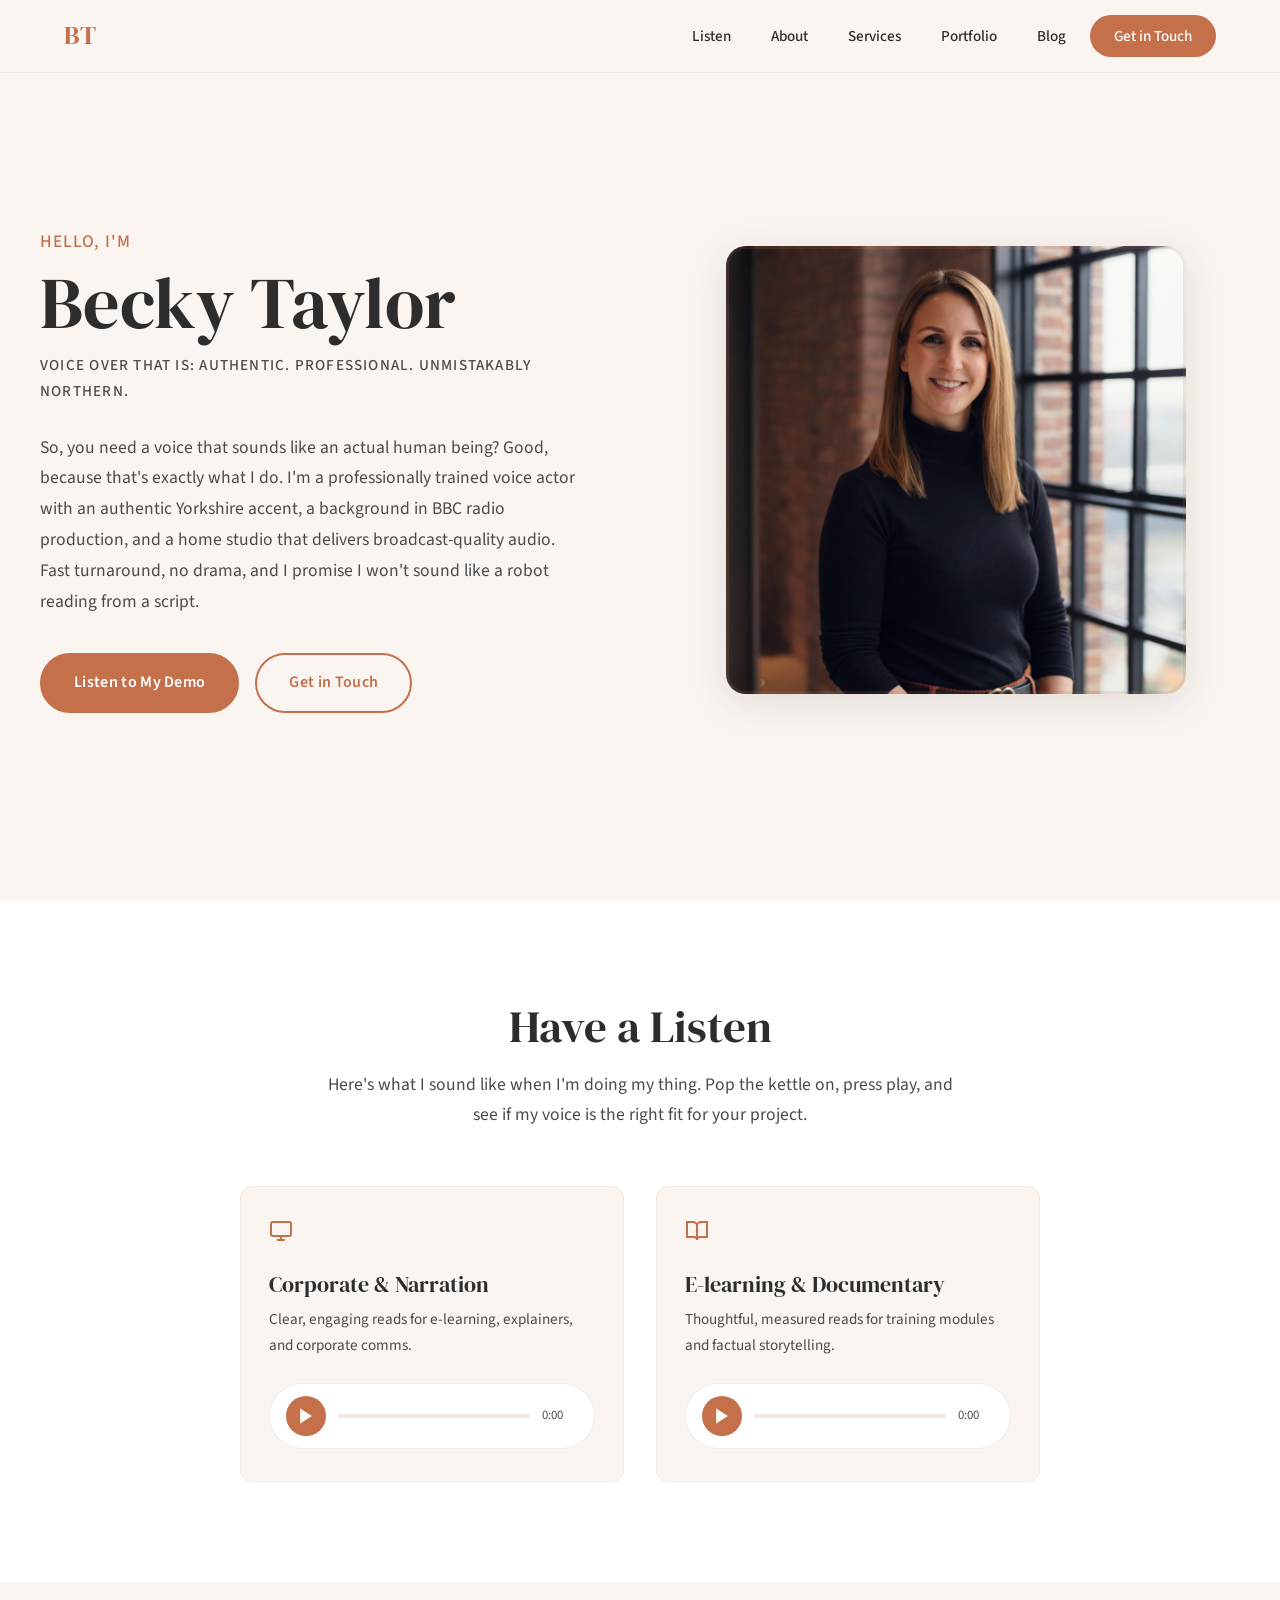
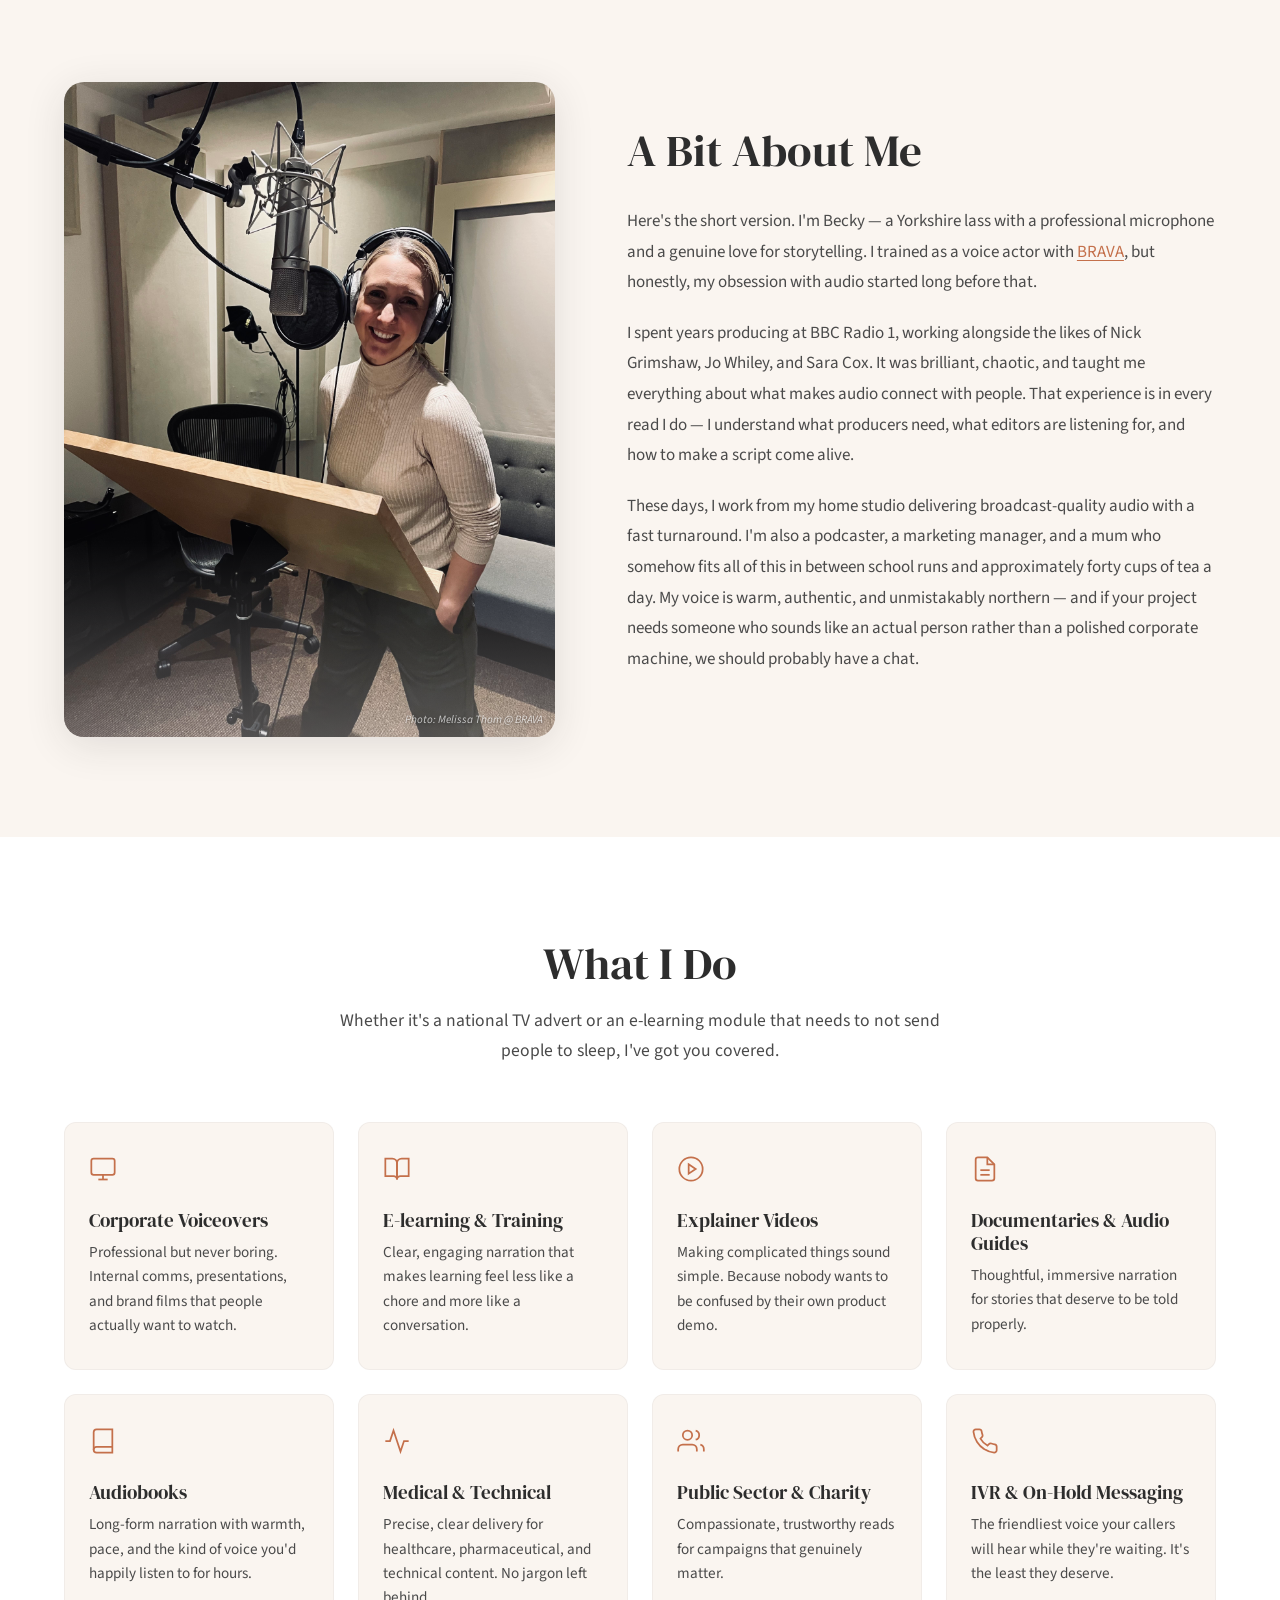
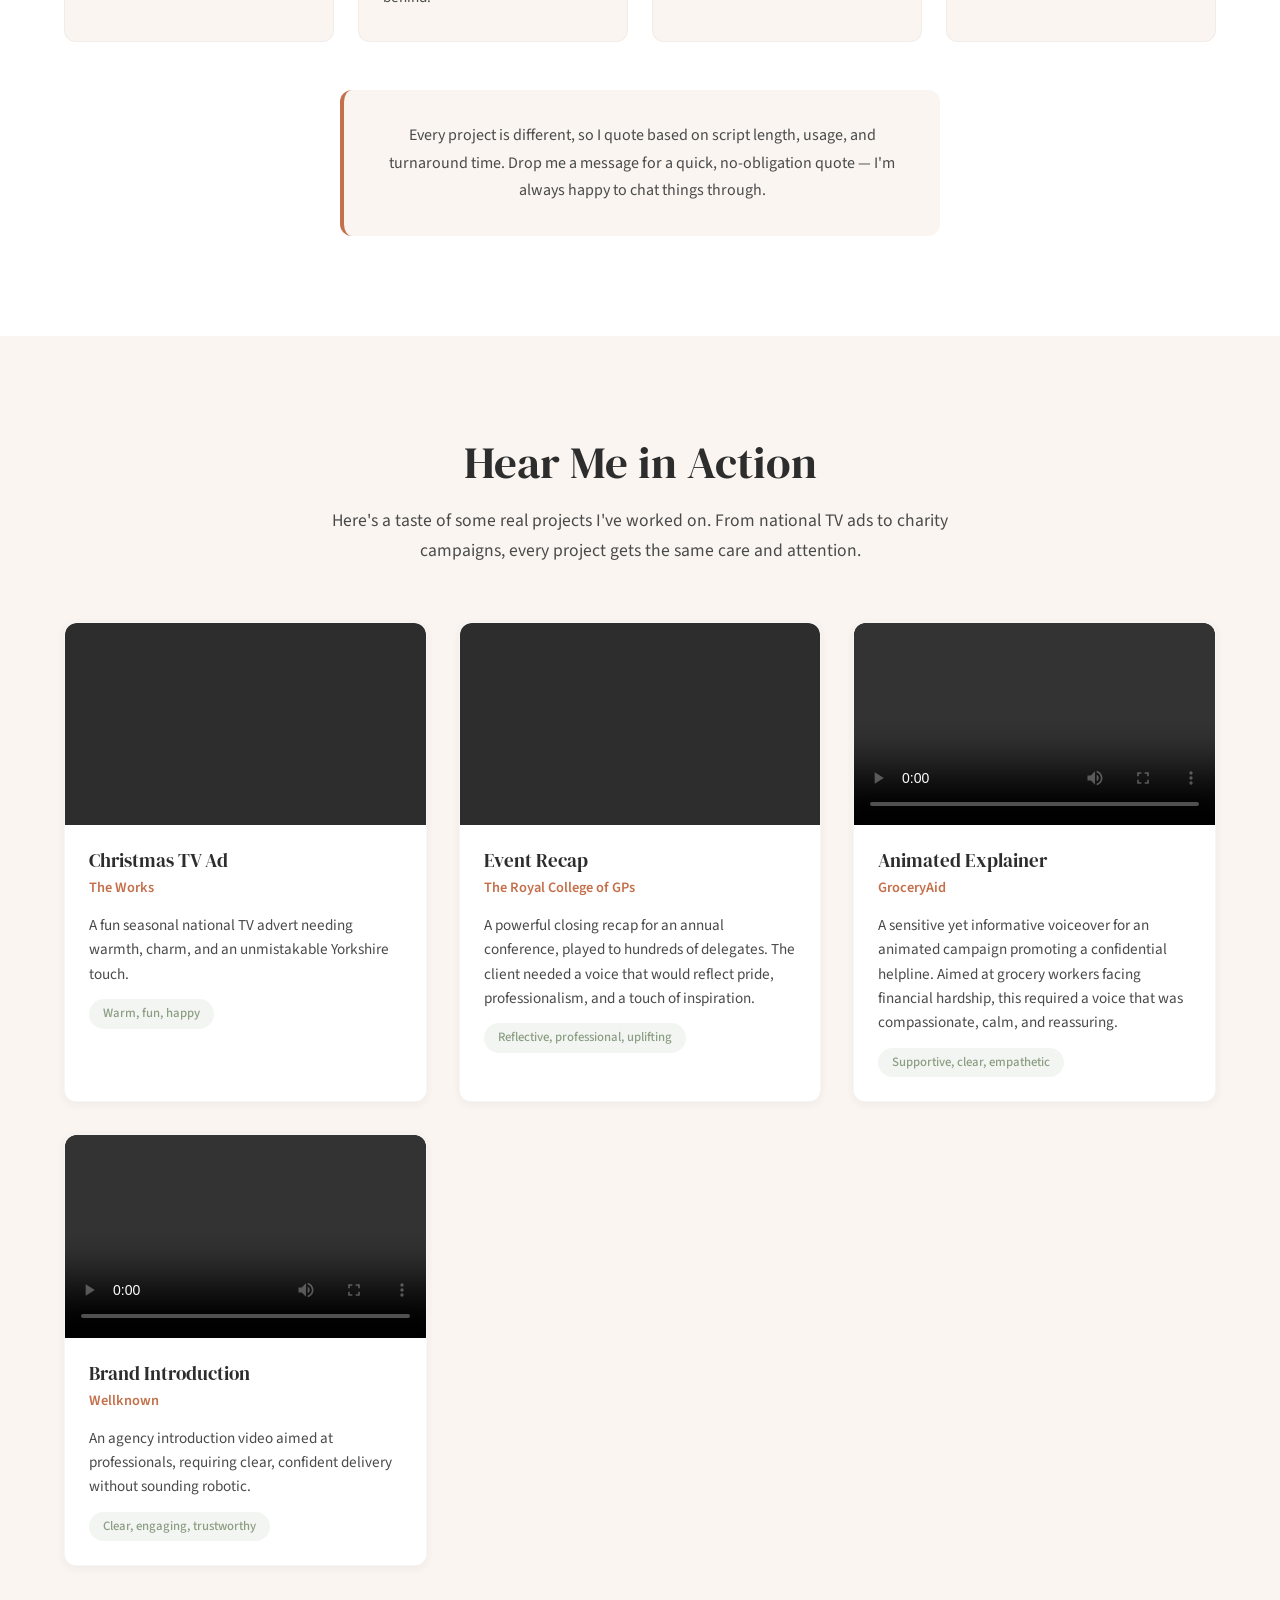
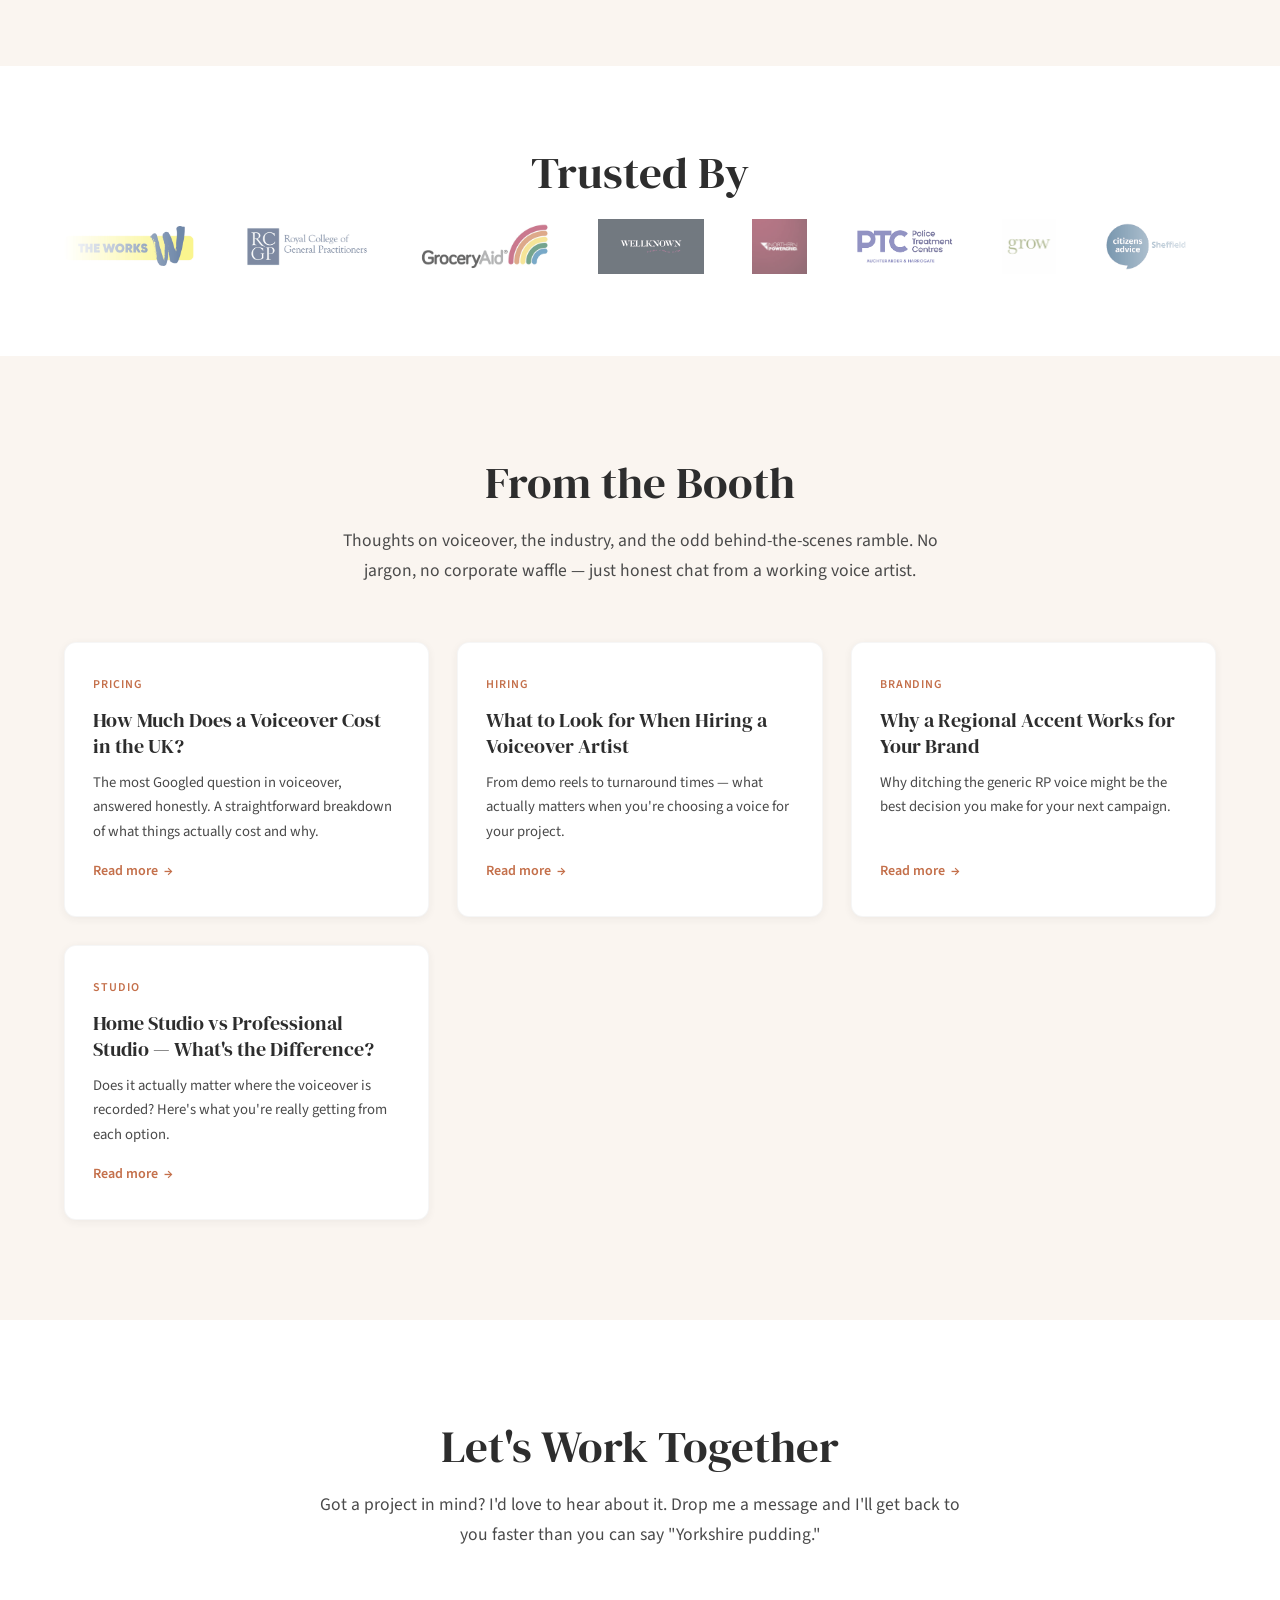
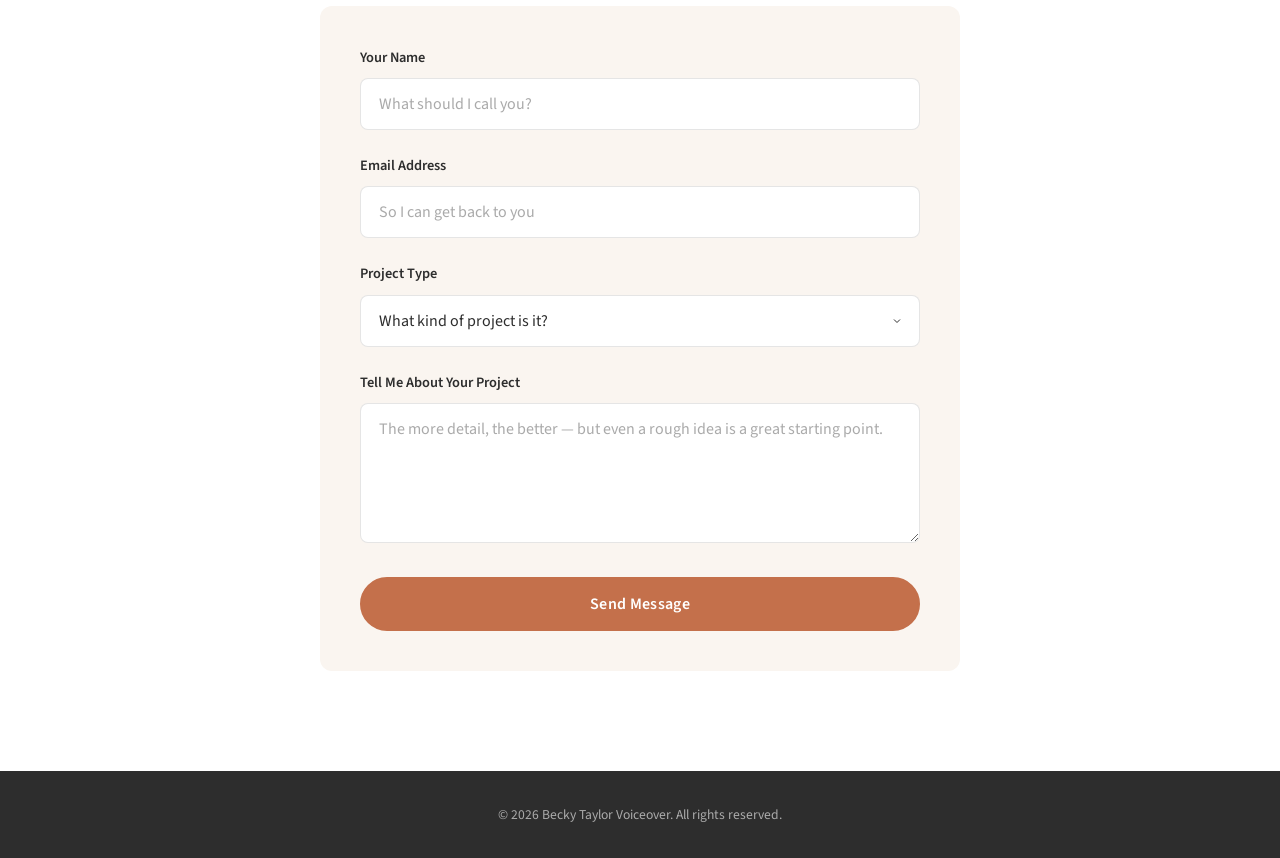
==== commit 0e92181c: "Fix contact form — was blocked from actually submitting The JS was calling e.preventDefault() which " ====
--- a/index.html
+++ b/index.html
@@ -324,7 +324,10 @@
             <p class="section-subtitle fade-in">Got a project in mind? I'd love to hear about it. Drop me a message and I'll get back to you faster than you can say "Yorkshire pudding."</p>
 
             <div class="contact-grid">
-                <form class="contact-form fade-in" id="contactForm" action="https://formsubmit.co/becktaylorvoiceover@gmail.com" method="POST">
+                <form class="contact-form fade-in" id="contactForm" action="https://formsubmit.co/beckytaylorvoiceover@gmail.com" method="POST">
+                    <input type="hidden" name="_next" value="https://beckyandersonuk-maker.github.io/becky-taylor-voiceover/">
+                    <input type="hidden" name="_subject" value="New enquiry from your website!">
+                    <input type="hidden" name="_captcha" value="false">
                     <div class="form-group">
                         <label for="name">Your Name</label>
                         <input type="text" id="name" name="name" required autocomplete="name" placeholder="What should I call you?">
